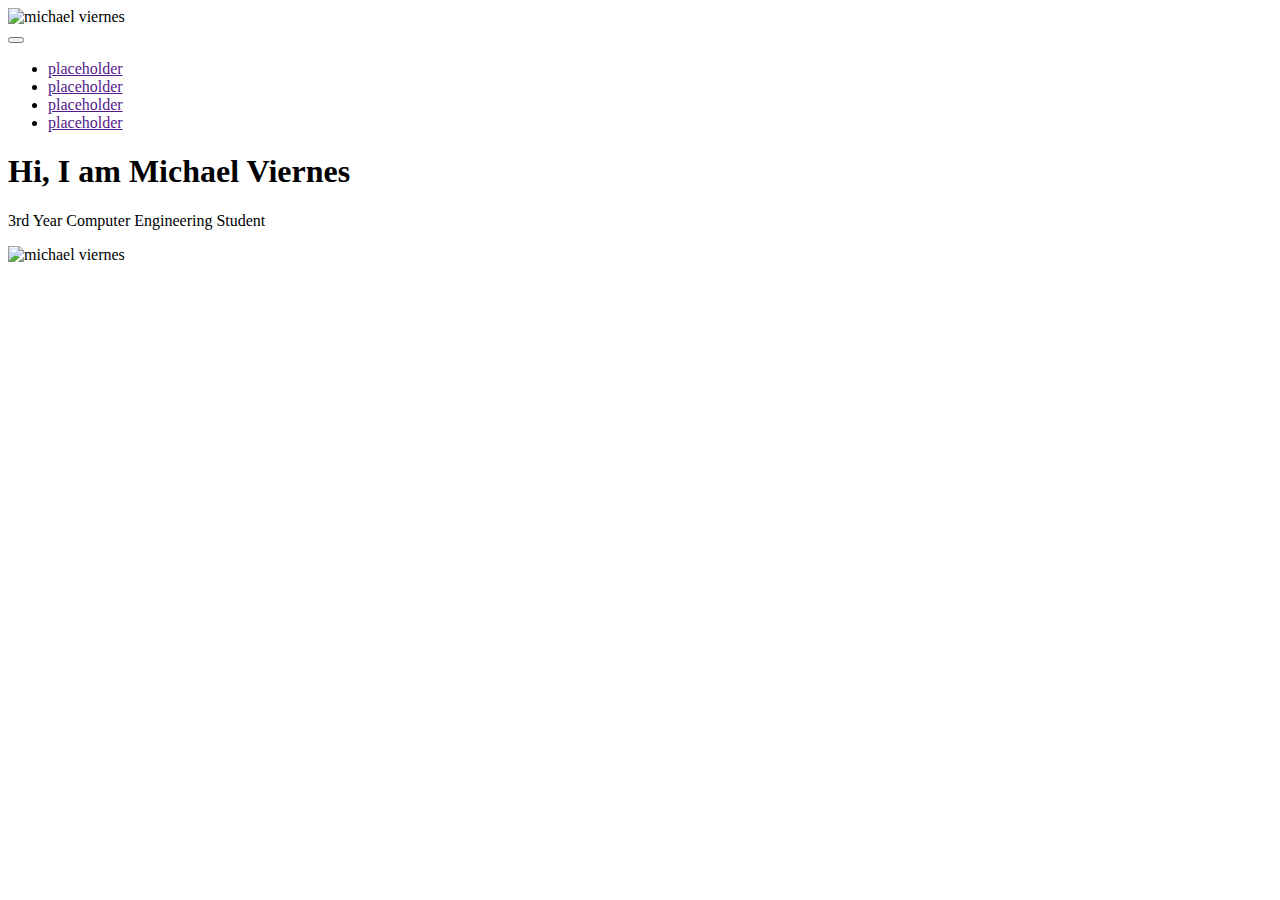
==== index.html @ 4644292c "created a header, starting the intro" ====
<!DOCTYPE html>
<html lang="en">
    <head>
        <meta charset="UTF-8">
        <meta name="viewport" content="width=device-width, initial-scale=1.0">
        <link rel="stylesheet" href="https://cdnjs.cloudflare.com/ajax/libs/normalize/8.0.1/normalize.min.css">
        <link rel="stylesheet" href="https://cdnjs.cloudflare.com/ajax/libs/font-awesome/4.7.0/css/font-awesome.min.css">
        <title>Michael Viernes</title>
    </head>
    <body>
        <header>
            <div class="logo"><img src="img/devmichael.png" alt="michael viernes"></div>
            <button class="nav-toggle" aria-label="toggle navigation">
            <span class="hamburger"></span>
            </button>
            <nav class="nav">
                <ul class="nav__list">
                    <li class="nav__item"><a href="" class="nav__link">placeholder</a></li>
                    <li class="nav__item"><a href="" class="nav__link">placeholder</a></li>
                    <li class="nav__item"><a href="" class="nav__link">placeholder</a></li>
                    <li class="nav__item"><a href="" class="nav__link">placeholder</a></li>
                </ul>
            </nav>
        </header>

        <!-- Introduction -->
        <section class="intro" id="home">
            <h1 class="section__title section--intro">Hi, I am <strong>Michael Viernes</strong></h1>
            <p class="section__subtitle section__subtitle--intro">3rd Year Computer Engineering Student</p>
            <img src="img/dev-michael-01.png" alt="michael viernes">
        </section>


    </body>
</html>
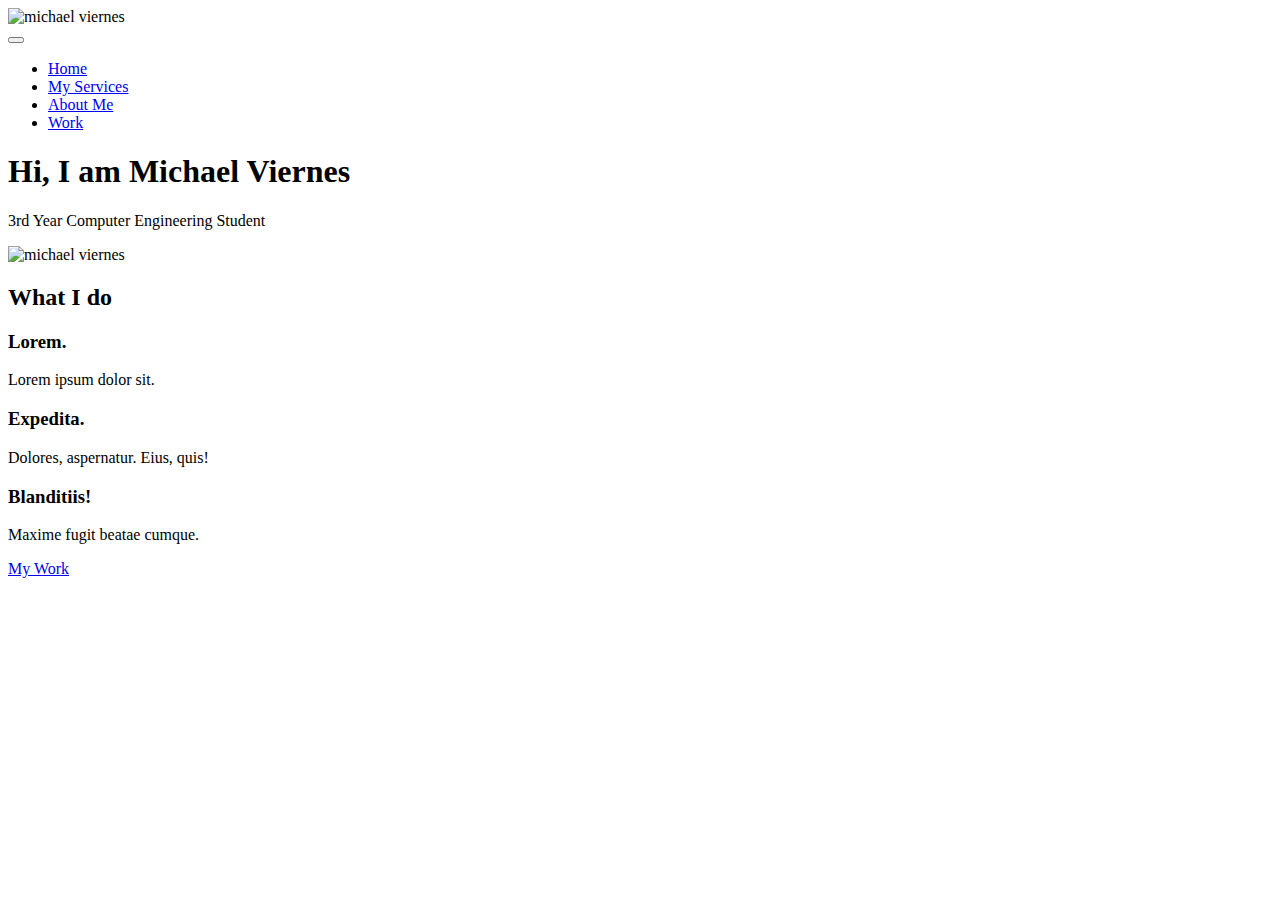
==== commit 28467ef8: "added the section for my services and content of navs" ====
--- a/index.html
+++ b/index.html
@@ -15,10 +15,10 @@
             </button>
             <nav class="nav">
                 <ul class="nav__list">
-                    <li class="nav__item"><a href="" class="nav__link">placeholder</a></li>
-                    <li class="nav__item"><a href="" class="nav__link">placeholder</a></li>
-                    <li class="nav__item"><a href="" class="nav__link">placeholder</a></li>
-                    <li class="nav__item"><a href="" class="nav__link">placeholder</a></li>
+                    <li class="nav__item"><a href="#home" class="nav__link">Home</a></li>
+                    <li class="nav__item"><a href="#services" class="nav__link">My Services</a></li>
+                    <li class="nav__item"><a href="#about" class="nav__link">About Me</a></li>
+                    <li class="nav__item"><a href="#work" class="nav__link">Work</a></li>
                 </ul>
             </nav>
         </header>
@@ -30,6 +30,33 @@
             <img src="img/dev-michael-01.png" alt="michael viernes">
         </section>
 
+        <!-- My services -->
+        <section class="my-services" id="services">
+            <h2 class="section__title section__title-services">What I do</h2>
+            <div class="services">
+                <div class="service">
+                    <h3>Lorem.</h3>
+                    <p>Lorem ipsum dolor sit.</p>
+                </div>
+            </div>
+            <div class="services">
+                <div class="service">
+                    <h3>Expedita.</h3>
+                    <p>Dolores, aspernatur. Eius, quis!</p>
+                </div>
+            </div>
+            <div class="services">
+                <div class="service">
+                    <h3>Blanditiis!</h3>
+                    <p>Maxime fugit beatae cumque.</p>
+                </div>
+            </div>
+        </section>
+
+        <a href="#" class="btn">My Work</a>
+
+
+
 
     </body>
 </html>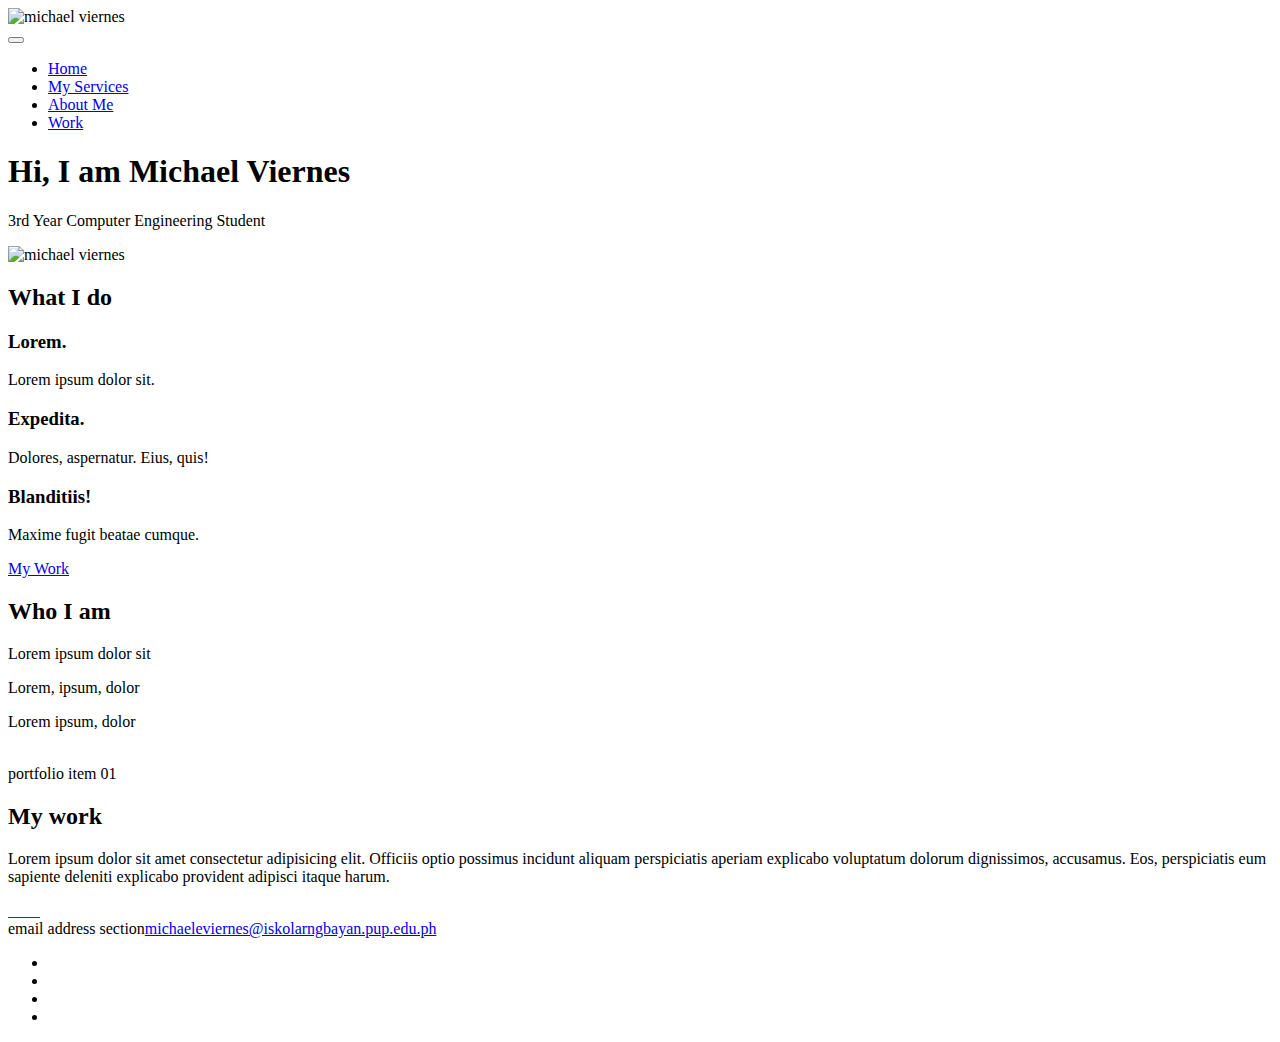
==== commit 82a90d10: "about me, work, and footer sections" ====
--- a/index.html
+++ b/index.html
@@ -22,14 +22,12 @@
                 </ul>
             </nav>
         </header>
-
         <!-- Introduction -->
         <section class="intro" id="home">
             <h1 class="section__title section--intro">Hi, I am <strong>Michael Viernes</strong></h1>
             <p class="section__subtitle section__subtitle--intro">3rd Year Computer Engineering Student</p>
             <img src="img/dev-michael-01.png" alt="michael viernes">
         </section>
-
         <!-- My services -->
         <section class="my-services" id="services">
             <h2 class="section__title section__title-services">What I do</h2>
@@ -51,12 +49,85 @@
                     <p>Maxime fugit beatae cumque.</p>
                 </div>
             </div>
+            
+            <a href="#" class="btn">My Work</a>
+
         </section>
 
-        <a href="#" class="btn">My Work</a>
+        <!-- About me -->
+        <section class="about-me" id="about">
+            <h2 class="section__title section__title--about">Who I am</h2>
+            <p class="section__subtitle section__subtitle--about">Lorem ipsum dolor sit</p>
+            <div class="about-me__body">
+                <p>Lorem, ipsum, dolor</p>
+                <p>Lorem ipsum, dolor</p>
+            </div>
+            <img src="" alt="">
+        </section>
 
+        <!-- my work -->
+        portfolio item 01
+        <section class="my-work" id="work">
+            <h2 class="section__title">My work</h2>
+            <p class="section__subtitle">Lorem ipsum dolor sit amet consectetur adipisicing elit. Officiis optio possimus incidunt aliquam perspiciatis aperiam explicabo voluptatum dolorum dignissimos, accusamus. Eos, perspiciatis eum sapiente deleniti explicabo provident adipisci itaque harum.</p>
+            <div class="portfolio">
+                <!-- portfolio item -->
+                <a href="" class="portfolio__item" id="portfolio__item01">
+                    <img src="" alt="">
+                </a>
 
+                <!-- portfolio item -->
+                <a href="" class="portfolio__item" id="portfolio__item02">
+                    <img src="" alt="">
+                </a>
 
+                <!-- portfolio item -->
+                <a href="" class="portfolio__item" id="portfolio__item03">
+                    <img src="" alt="">
+                </a>
+
+                <!-- portfolio item -->
+                <a href="" class="portfolio__item" id="portfolio__item04">
+                    <img src="" alt="">
+                </a>
+
+                <!-- portfolio item -->
+                <a href="" class="portfolio__item" id="portfolio__item05">
+                    <img src="" alt="">
+                </a>
+
+                <!-- portfolio item -->
+                <a href="" class="portfolio__item" id="portfolio__item06">
+                    <img src="" alt="">
+                </a>
+
+                <!-- portfolio item -->
+                <a href="" class="portfolio__item" id="portfolio__item07">
+                    <img src="" alt="">
+                </a>
+
+                <!-- portfolio item -->
+                <a href="" class="portfolio__item" id="portfolio__item08">
+                    <img src="" alt="">
+                </a>
+
+                <!-- portfolio item -->
+                <a href="" class="portfolio__item" id="portfolio__item09">
+                    <img src="" alt="">
+                </a>
+
+            </div>
+        </section>
+
+        <footer>
+            email address section<a href="mailto:michaeleviernes@iskolarngbayan.pup.edu.ph" class="footer__link">michaeleviernes@iskolarngbayan.pup.edu.ph</a>
+            <ul class="social-list">
+                <li class="social-list__item"><a href="" class="social-list__link"></a></li>
+                <li class="social-list__item"><a href="" class="social-list__link"></a></li>
+                <li class="social-list__item"><a href="" class="social-list__link"></a></li>
+                <li class="social-list__item"><a href="" class="social-list__link"></a></li>
+            </ul>
+        </footer>
 
     </body>
 </html>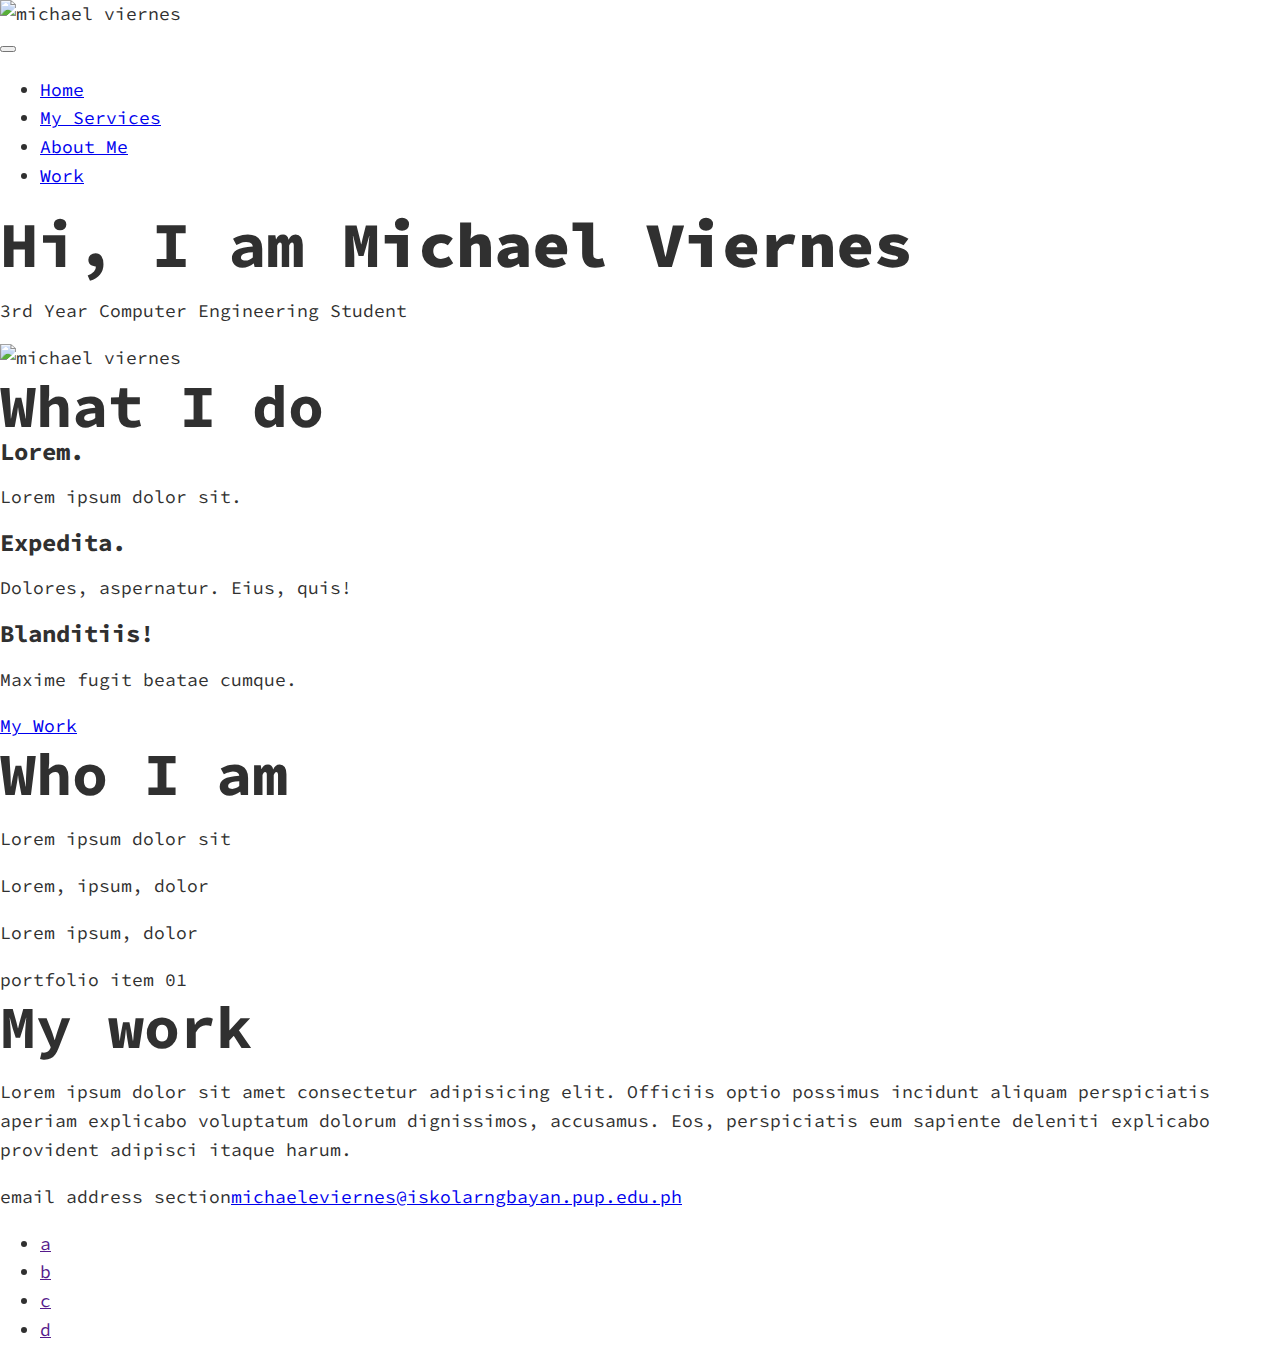
==== commit b890e966: "setting up css properties for typography, vars and general styles" ====
--- a/index.html
+++ b/index.html
@@ -3,8 +3,15 @@
     <head>
         <meta charset="UTF-8">
         <meta name="viewport" content="width=device-width, initial-scale=1.0">
+        <!-- allows compatibility with multiple screen sizes -->
         <link rel="stylesheet" href="https://cdnjs.cloudflare.com/ajax/libs/normalize/8.0.1/normalize.min.css">
+        <!-- awesome fonts -->
         <link rel="stylesheet" href="https://cdnjs.cloudflare.com/ajax/libs/font-awesome/4.7.0/css/font-awesome.min.css">
+        <link rel="stylesheet" href="css/style.css">
+        <!-- source code pro fonts from google -->
+        <link rel="preconnect" href="https://fonts.googleapis.com">
+        <link rel="preconnect" href="https://fonts.gstatic.com" crossorigin>
+        <link href="https://fonts.googleapis.com/css2?family=Source+Code+Pro:ital,wght@0,300;0,900;1,300;1,900&display=swap" rel="stylesheet">
         <title>Michael Viernes</title>
     </head>
     <body>
@@ -51,9 +58,7 @@
             </div>
             
             <a href="#" class="btn">My Work</a>
-
         </section>
-
         <!-- About me -->
         <section class="about-me" id="about">
             <h2 class="section__title section__title--about">Who I am</h2>
@@ -64,7 +69,6 @@
             </div>
             <img src="" alt="">
         </section>
-
         <!-- my work -->
         portfolio item 01
         <section class="my-work" id="work">
@@ -75,59 +79,49 @@
                 <a href="" class="portfolio__item" id="portfolio__item01">
                     <img src="" alt="">
                 </a>
-
                 <!-- portfolio item -->
                 <a href="" class="portfolio__item" id="portfolio__item02">
                     <img src="" alt="">
                 </a>
-
                 <!-- portfolio item -->
                 <a href="" class="portfolio__item" id="portfolio__item03">
                     <img src="" alt="">
                 </a>
-
                 <!-- portfolio item -->
                 <a href="" class="portfolio__item" id="portfolio__item04">
                     <img src="" alt="">
                 </a>
-
                 <!-- portfolio item -->
                 <a href="" class="portfolio__item" id="portfolio__item05">
                     <img src="" alt="">
                 </a>
-
                 <!-- portfolio item -->
                 <a href="" class="portfolio__item" id="portfolio__item06">
                     <img src="" alt="">
                 </a>
-
                 <!-- portfolio item -->
                 <a href="" class="portfolio__item" id="portfolio__item07">
                     <img src="" alt="">
                 </a>
-
                 <!-- portfolio item -->
                 <a href="" class="portfolio__item" id="portfolio__item08">
                     <img src="" alt="">
                 </a>
-
                 <!-- portfolio item -->
                 <a href="" class="portfolio__item" id="portfolio__item09">
                     <img src="" alt="">
                 </a>
-
             </div>
         </section>
-
+        <!-- contact me through socmeds -->
         <footer>
             email address section<a href="mailto:michaeleviernes@iskolarngbayan.pup.edu.ph" class="footer__link">michaeleviernes@iskolarngbayan.pup.edu.ph</a>
             <ul class="social-list">
-                <li class="social-list__item"><a href="" class="social-list__link"></a></li>
-                <li class="social-list__item"><a href="" class="social-list__link"></a></li>
-                <li class="social-list__item"><a href="" class="social-list__link"></a></li>
-                <li class="social-list__item"><a href="" class="social-list__link"></a></li>
+                <li class="social-list__item"><a href="" class="social-list__link">a</a></li>
+                <li class="social-list__item"><a href="" class="social-list__link">b</a></li>
+                <li class="social-list__item"><a href="" class="social-list__link">c</a></li>
+                <li class="social-list__item"><a href="" class="social-list__link">d</a></li>
             </ul>
         </footer>
-
     </body>
 </html>--- a/css/style.css
+++ b/css/style.css
@@ -0,0 +1,60 @@
+*,
+*::before,
+*::after {
+    box-sizing: border-box;
+}
+
+:root {
+    --ff-primary: 'Source Code Pro', sans-serif;
+    --ff-secondary: 'Source Code Pro', monospace;
+
+    --fw-reg: 300;
+    --fw-bold: 900;
+
+    --clr-light: #fff;
+    --clr-dark: #303030;
+    --clr-accent: #16e0bd;
+
+    --fs-h1: 3rem;
+    --fs-h2: 2.25rem;
+    --fs-h3: 1.25rem;
+    --fs-body: 1rem;
+
+}
+
+@media (min-width: 800px) {
+    :root {
+        --fs-h1: 4rem;
+    --fs-h2: 3.75rem;
+    --fs-h3: 1.5rem;
+    --fs-body: 1.125rem;
+    }
+}
+
+/*general styling*/
+
+body {
+    background: var(--clr-light);
+    color: var(--clr-dark);
+    margin: 0;
+    font-family: var(--ff-primary);
+    font-size: var(--fs-body);
+    line-height: 1.6;
+
+}
+
+img {
+    display: block;
+    max-width: 100%;
+}
+
+/*typography*/
+
+h1, h2, h3 {
+    line-height: 1.1;
+    margin: 0;
+}
+
+h1 {font-size: var(--fs-h1);}
+h2 {font-size: var(--fs-h2);}
+h3 {font-size: var(--fs-h3);}
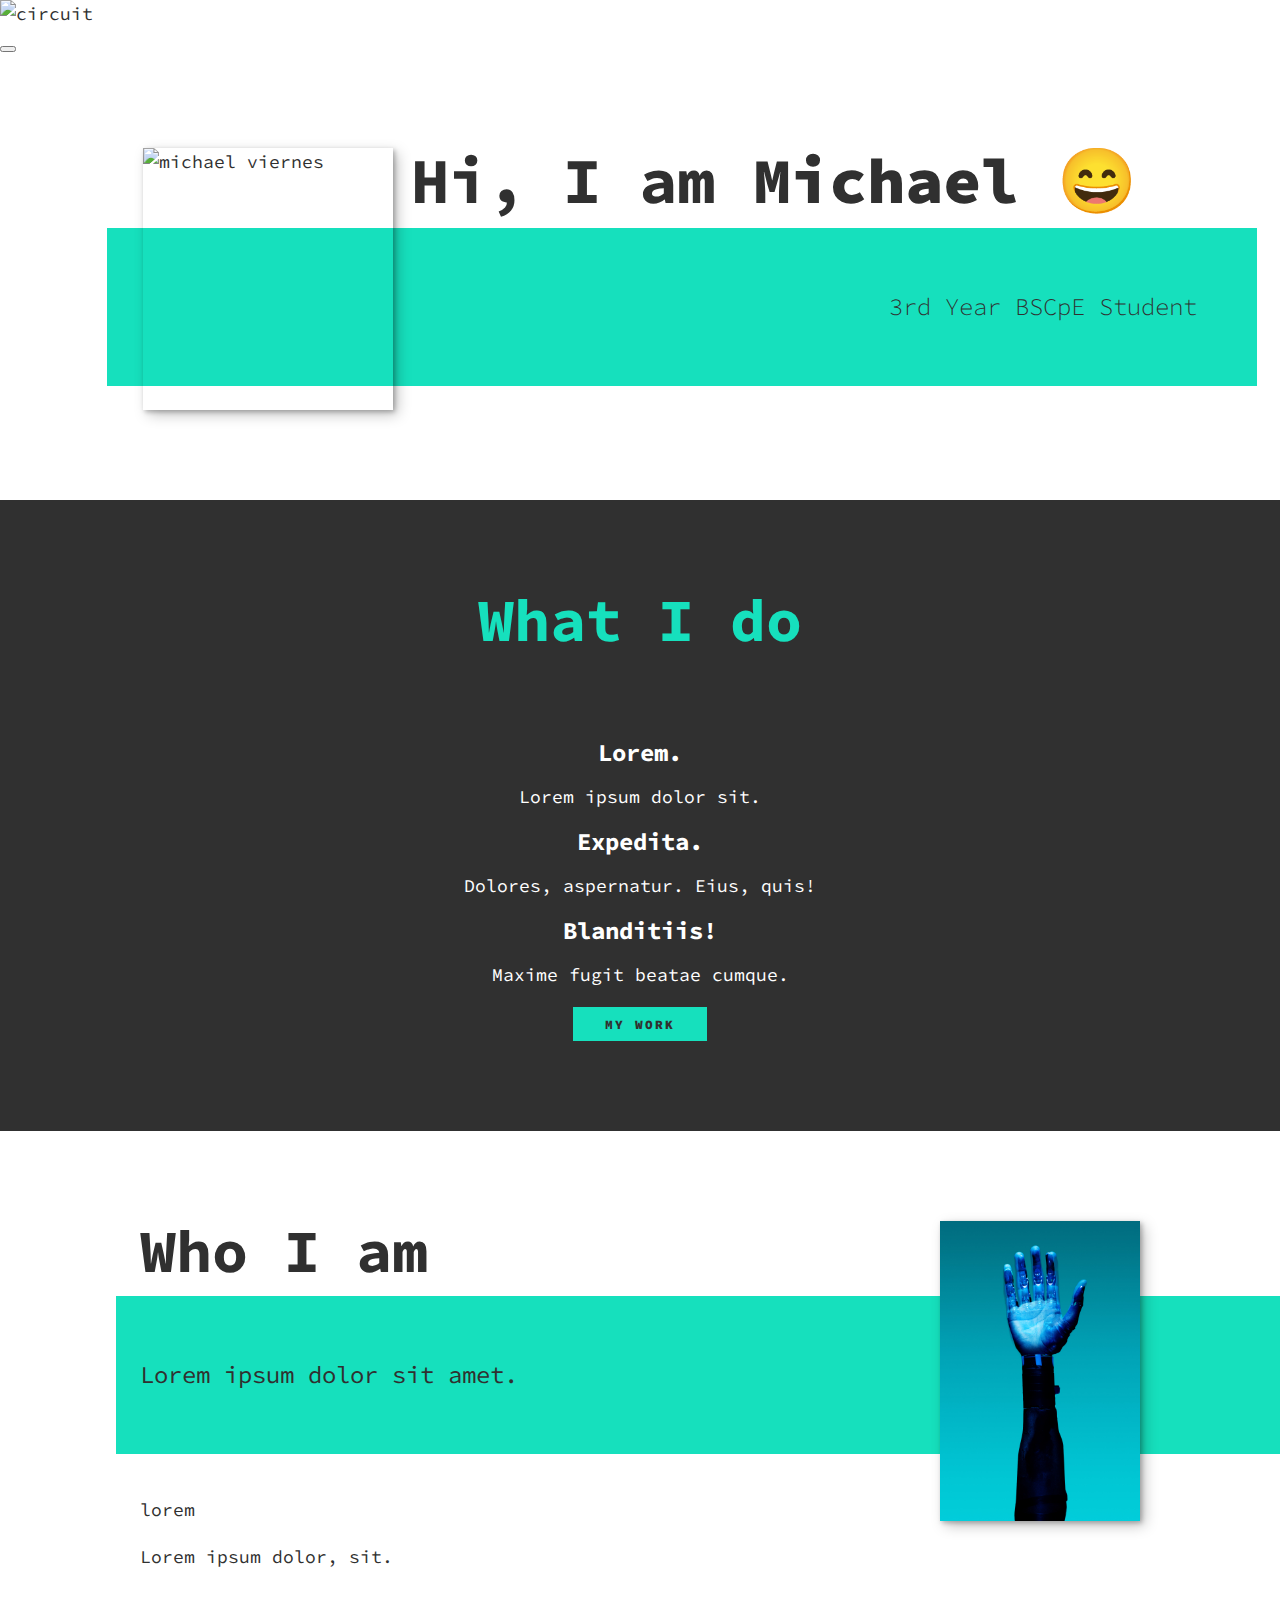
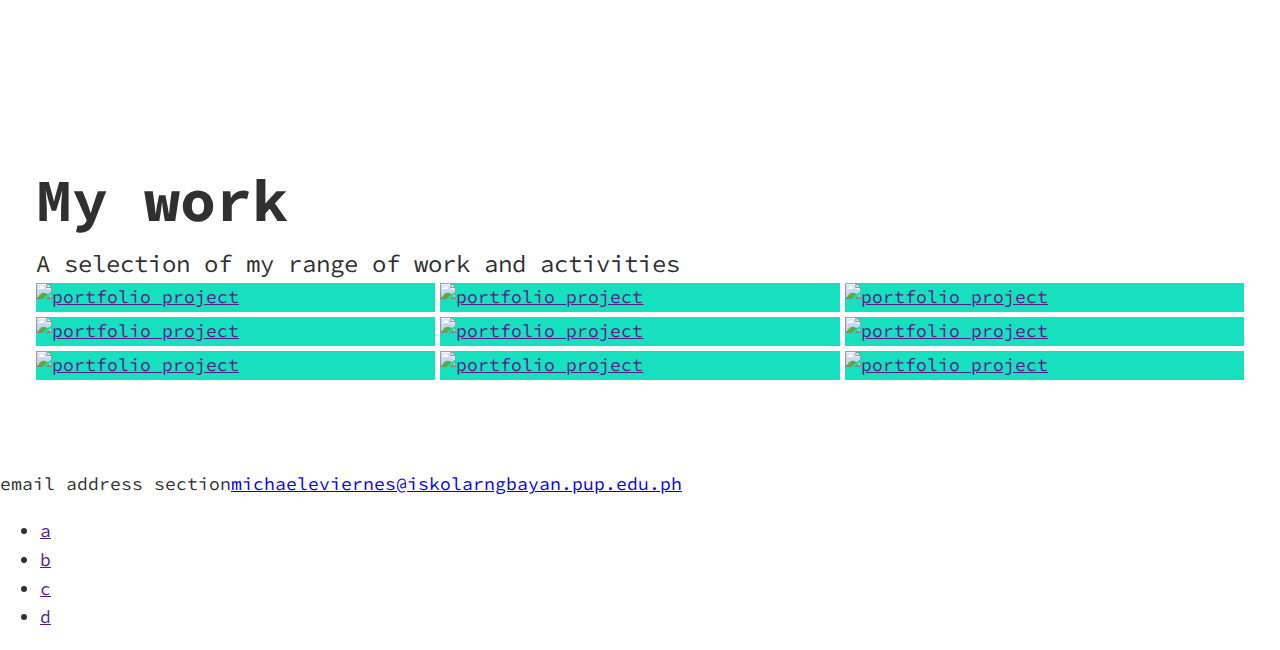
==== commit 47bad016: "designing the images of portfolioi section" ====
--- a/index.html
+++ b/index.html
@@ -16,7 +16,7 @@
     </head>
     <body>
         <header>
-            <div class="logo"><img src="img/devmichael.png" alt="michael viernes"></div>
+            <div class="logo"><img src="img/circuit.jpg" alt="circuit"></div>
             <button class="nav-toggle" aria-label="toggle navigation">
             <span class="hamburger"></span>
             </button>
@@ -31,13 +31,13 @@
         </header>
         <!-- Introduction -->
         <section class="intro" id="home">
-            <h1 class="section__title section--intro">Hi, I am <strong>Michael Viernes</strong></h1>
-            <p class="section__subtitle section__subtitle--intro">3rd Year Computer Engineering Student</p>
-            <img src="img/dev-michael-01.png" alt="michael viernes">
+            <h1 class="section__title section--intro">Hi, I am <strong>Michael 😄</strong></h1>
+            <p class="section__subtitle section__subtitle--intro">3rd Year BSCpE Student</p>
+            <img src="img/viernes.JPG" alt="michael viernes" class="intro__img">
         </section>
         <!-- My services -->
         <section class="my-services" id="services">
-            <h2 class="section__title section__title-services">What I do</h2>
+            <h2 class="section__title section__title--services">What I do</h2>
             <div class="services">
                 <div class="service">
                     <h3>Lorem.</h3>
@@ -62,54 +62,54 @@
         <!-- About me -->
         <section class="about-me" id="about">
             <h2 class="section__title section__title--about">Who I am</h2>
-            <p class="section__subtitle section__subtitle--about">Lorem ipsum dolor sit</p>
+            <p class="section__subtitle section__subtitle--about">Lorem ipsum dolor sit amet.</p>
             <div class="about-me__body">
-                <p>Lorem, ipsum, dolor</p>
-                <p>Lorem ipsum, dolor</p>
+                <p>lorem</p>
+                <p>Lorem ipsum dolor, sit.</p>
             </div>
-            <img src="" alt="">
+            <img src="img/hand.jpg" alt="robotic hand" class="about-me__img">
         </section>
+
         <!-- my work -->
-        portfolio item 01
         <section class="my-work" id="work">
             <h2 class="section__title">My work</h2>
-            <p class="section__subtitle">Lorem ipsum dolor sit amet consectetur adipisicing elit. Officiis optio possimus incidunt aliquam perspiciatis aperiam explicabo voluptatum dolorum dignissimos, accusamus. Eos, perspiciatis eum sapiente deleniti explicabo provident adipisci itaque harum.</p>
+            <p class="section__subtitle">A selection of my range of work and activities</p class="portfolio__img">
             <div class="portfolio">
                 <!-- portfolio item -->
                 <a href="" class="portfolio__item" id="portfolio__item01">
-                    <img src="" alt="">
+                    <img src="img/computer.jpg" alt="portfolio project" class="portfolio__img">
                 </a>
                 <!-- portfolio item -->
                 <a href="" class="portfolio__item" id="portfolio__item02">
-                    <img src="" alt="">
+                    <img src="img/computer.jpg" alt="portfolio project" class="portfolio__img">
                 </a>
                 <!-- portfolio item -->
                 <a href="" class="portfolio__item" id="portfolio__item03">
-                    <img src="" alt="">
+                    <img src="img/computer.jpg" alt="portfolio project" class="portfolio__img">
                 </a>
                 <!-- portfolio item -->
                 <a href="" class="portfolio__item" id="portfolio__item04">
-                    <img src="" alt="">
+                    <img src="img/computer.jpg" alt="portfolio project" class="portfolio__img">
                 </a>
                 <!-- portfolio item -->
                 <a href="" class="portfolio__item" id="portfolio__item05">
-                    <img src="" alt="">
+                    <img src="img/computer.jpg" alt="portfolio project" class="portfolio__img">
                 </a>
                 <!-- portfolio item -->
                 <a href="" class="portfolio__item" id="portfolio__item06">
-                    <img src="" alt="">
+                    <img src="img/computer.jpg" alt="portfolio project" class="portfolio__img">
                 </a>
                 <!-- portfolio item -->
                 <a href="" class="portfolio__item" id="portfolio__item07">
-                    <img src="" alt="">
+                    <img src="img/computer.jpg" alt="portfolio project" class="portfolio__img">
                 </a>
                 <!-- portfolio item -->
                 <a href="" class="portfolio__item" id="portfolio__item08">
-                    <img src="" alt="">
+                    <img src="img/computer.jpg" alt="portfolio project" class="portfolio__img">
                 </a>
                 <!-- portfolio item -->
                 <a href="" class="portfolio__item" id="portfolio__item09">
-                    <img src="" alt="">
+                    <img src="img/computer.jpg" alt="portfolio project">
                 </a>
             </div>
         </section>
--- a/css/style.css
+++ b/css/style.css
@@ -1,60 +1,292 @@
+
 *,
-*::before,
+*: : before,
+
 *::after {
-    box-sizing: border-box;
+    box-sizing : border-box;
 }
 
 :root {
-    --ff-primary: 'Source Code Pro', sans-serif;
-    --ff-secondary: 'Source Code Pro', monospace;
-
-    --fw-reg: 300;
-    --fw-bold: 900;
-
-    --clr-light: #fff;
-    --clr-dark: #303030;
-    --clr-accent: #16e0bd;
-
-    --fs-h1: 3rem;
-    --fs-h2: 2.25rem;
-    --fs-h3: 1.25rem;
-    --fs-body: 1rem;
-
+    --ff-primary   : 'Source Code Pro', sans-serif;
+    --ff-secondary : 'Source Code Pro', monospace;
+    --fw-reg       : 300;
+    --fw-bold      : 900;
+    --clr-light    : #fff;
+    --clr-dark     : #303030;
+    --clr-accent   : #16e0bd;
+    --fs-h1        : 3rem;
+    --fs-h2        : 2.25rem;
+    --fs-h3        : 1.25rem;
+    --fs-body      : 1rem;
+
+    --bs: 0.25em 0.25em 0.75em rgba(0,0,0,0.25),
+    0.125em 0.125em 0.25em rgba(0,0,0,0.25);
 }
 
 @media (min-width: 800px) {
     :root {
-        --fs-h1: 4rem;
-    --fs-h2: 3.75rem;
-    --fs-h3: 1.5rem;
-    --fs-body: 1.125rem;
+        --fs-h1   : 4rem;
+        --fs-h2   : 3.75rem;
+        --fs-h3   : 1.5rem;
+        --fs-body : 1.125rem;
     }
 }
 
 /*general styling*/
-
 body {
-    background: var(--clr-light);
+    margin      : 0;
+
+    background  : var(--clr-light);
+    font-family : var(--ff-primary);
+    font-size   : var(--fs-body);
+    color       : var(--clr-dark);
+    line-height : 1.6;
+}
+
+section {
+    padding: 5em 2em;
+}
+
+img {
+    display   : block;
+    max-width : 100%;
+}
+
+strong {
+    font-weight: var(--fw-bold);
+}
+
+:focus {
+    outline: 3px solid var(--clr-accent);
+    outline-offset: 3px;
+}
+
+.btn {
+    display: inline-block;
+    padding: 0.5em 2.5em;
+    background: var(--clr-accent);
     color: var(--clr-dark);
-    margin: 0;
-    font-family: var(--ff-primary);
-    font-size: var(--fs-body);
-    line-height: 1.6;
-
-}
-
-img {
+    text-decoration: none;
+    cursor: pointer;
+    font-size: 0.8rem;
+    text-transform: uppercase;
+    letter-spacing: 2px;
+    font-weight: var(--fw-bold);
+    transition: transform 200ms ease-in-out;
+}
+
+.btn:hover {
+    transform: scale(1.2);
+}
+
+/*typography*/
+
+h1, h2, h3 {
+    margin      : 0;
+    line-height : 1;
+}
+
+h1 {font-size: var(--fs-h1);}
+
+h2 {font-size: var(--fs-h2);}
+
+h3 {font-size: var(--fs-h3);}
+
+.section__title {
+    margin-bottom : .25em;
+}
+
+.section__subtitle--intro {
+    font-weight: var(--fw-reg);
+}
+
+.section__subtitle--intro strong {
     display: block;
-    max-width: 100%;
-}
-
-/*typography*/
-
-h1, h2, h3 {
-    line-height: 1.1;
-    margin: 0;
-}
-
-h1 {font-size: var(--fs-h1);}
-h2 {font-size: var(--fs-h2);}
-h3 {font-size: var(--fs-h3);}
+}
+
+.section__subtitle {
+    margin    : 0;
+    font-size : var(--fs-h3);
+}
+
+.section__subtitle--intro, .section__subtitle--about {
+    background  : var(--clr-accent);
+    padding: 2.5em;
+    font-family : var(--ff-secondary);
+    margin-bottom: 1em;
+}
+
+/*intro section*/
+
+nav {
+    display: none;
+}
+
+.intro {
+    position: relative;
+}
+
+.intro__img {
+    box-shadow: var(--bs);
+}
+
+.section__subtitle--intro {
+    display: inline-block;
+}
+
+@media (min-width: 600px) {
+    .intro {
+        display: grid;
+        width: min-content;
+        margin: 0 auto;
+        grid-column-gap: 1em;
+        grid-template-areas: 
+        "img title"
+        "img subtitle";
+        grid-template-columns: min-content max-content;
+    }
+
+    .intro__img {
+        grid-area: img;
+        min-width: 250px;
+        position: relative;
+        z-index: 2;
+    }
+
+    .section__subtitle--intro {
+        align-self: start;
+        grid-column: -1 / 1;
+        grid-row: 2;
+        text-align: right;
+        position: relative;
+        left: -1.5em;
+        width: calc(100% + 1.5em);
+    }
+}
+
+.section__subtitle--work {
+    color: var(--clr-accent);
+    font-weight: var(--fw-bold);
+    margin-bottom: 1em;
+}
+
+/*my services section*/
+
+.my-services {
+    background-color: var(--clr-dark);
+    background-image: url("../img/world-network.jpg");
+    background-size: cover;
+/*    background-blend-mode: multiply;*/
+    color: var(--clr-light);
+    text-align: center;
+}
+
+.section__title--services {
+    color: var(--clr-accent);
+    position: relative;
+}
+
+.section__title--services::after {
+    content: "";
+    display: block;
+    width: 3em;
+    height: 1px;
+    margin: 0.5em auto 1em;
+    bottom: var(--clr-light);
+    opacity: .25;
+}
+
+
+.services {
+    margin-bottom: 4em;
+}
+
+.service {
+    max-width: 500px;
+    margin: 0 auto;
+}
+
+@media (min-width: 800px) {
+    .services {
+        display: flex;
+        max-width: 1000px;
+        margin: 0 auto;
+        margin-left: auto;
+        margin-right: auto;
+    }
+
+    .service + .service {
+        margin-left: 2em;
+    }
+}
+
+.about-me {
+    max-width: 1000px;
+    margin: 0 auto;
+}
+
+.about-me__img {
+    box-shadow: var(--bs);
+}
+
+@media (min-width: 600px) {
+    .about-me {
+        display: grid;
+        grid-template-columns: 1fr 200px;
+        grid-template-areas:
+        "title img"
+        "subtitle img"
+        "text img";
+        grid-column-gap: 2em;
+    }
+
+    .section__title--about, {
+        grid-area: title;
+    }
+
+    .section__subtitle--about {
+        grid-column: 1 / -1;
+        grid-row: 2;
+        position: relative;
+        left: -1em;
+        width: calc(100% + 2em);
+        padding-left: 1em;
+        padding-right: calc(200px + 4em);
+    }
+
+    .about-me__img {
+        grid-area: img;
+        position: relative;
+        z-index: 2;
+    }
+
+}
+
+.portfolio {
+    display: grid;
+    grid-template-columns: repeat(auto-fit, minmax(300px, 1fr));
+    grid-gap: .3em .3em;
+
+}
+
+.portfolio__item {
+    background: var(--clr-accent);
+}
+
+.portfolio__img {
+    transition: transform 750ms cubic-bezier(.5,0,.5,1),
+        opacity 250ms linear;
+}
+
+
+.portfolio__item:focus {
+    position: relative;
+    z-index: 2;
+}
+
+.portfolio__img:hover,
+.portfolio__item:focus .portfolio__img {
+    transform: scale(1.2);
+    opacity: .75;
+
+}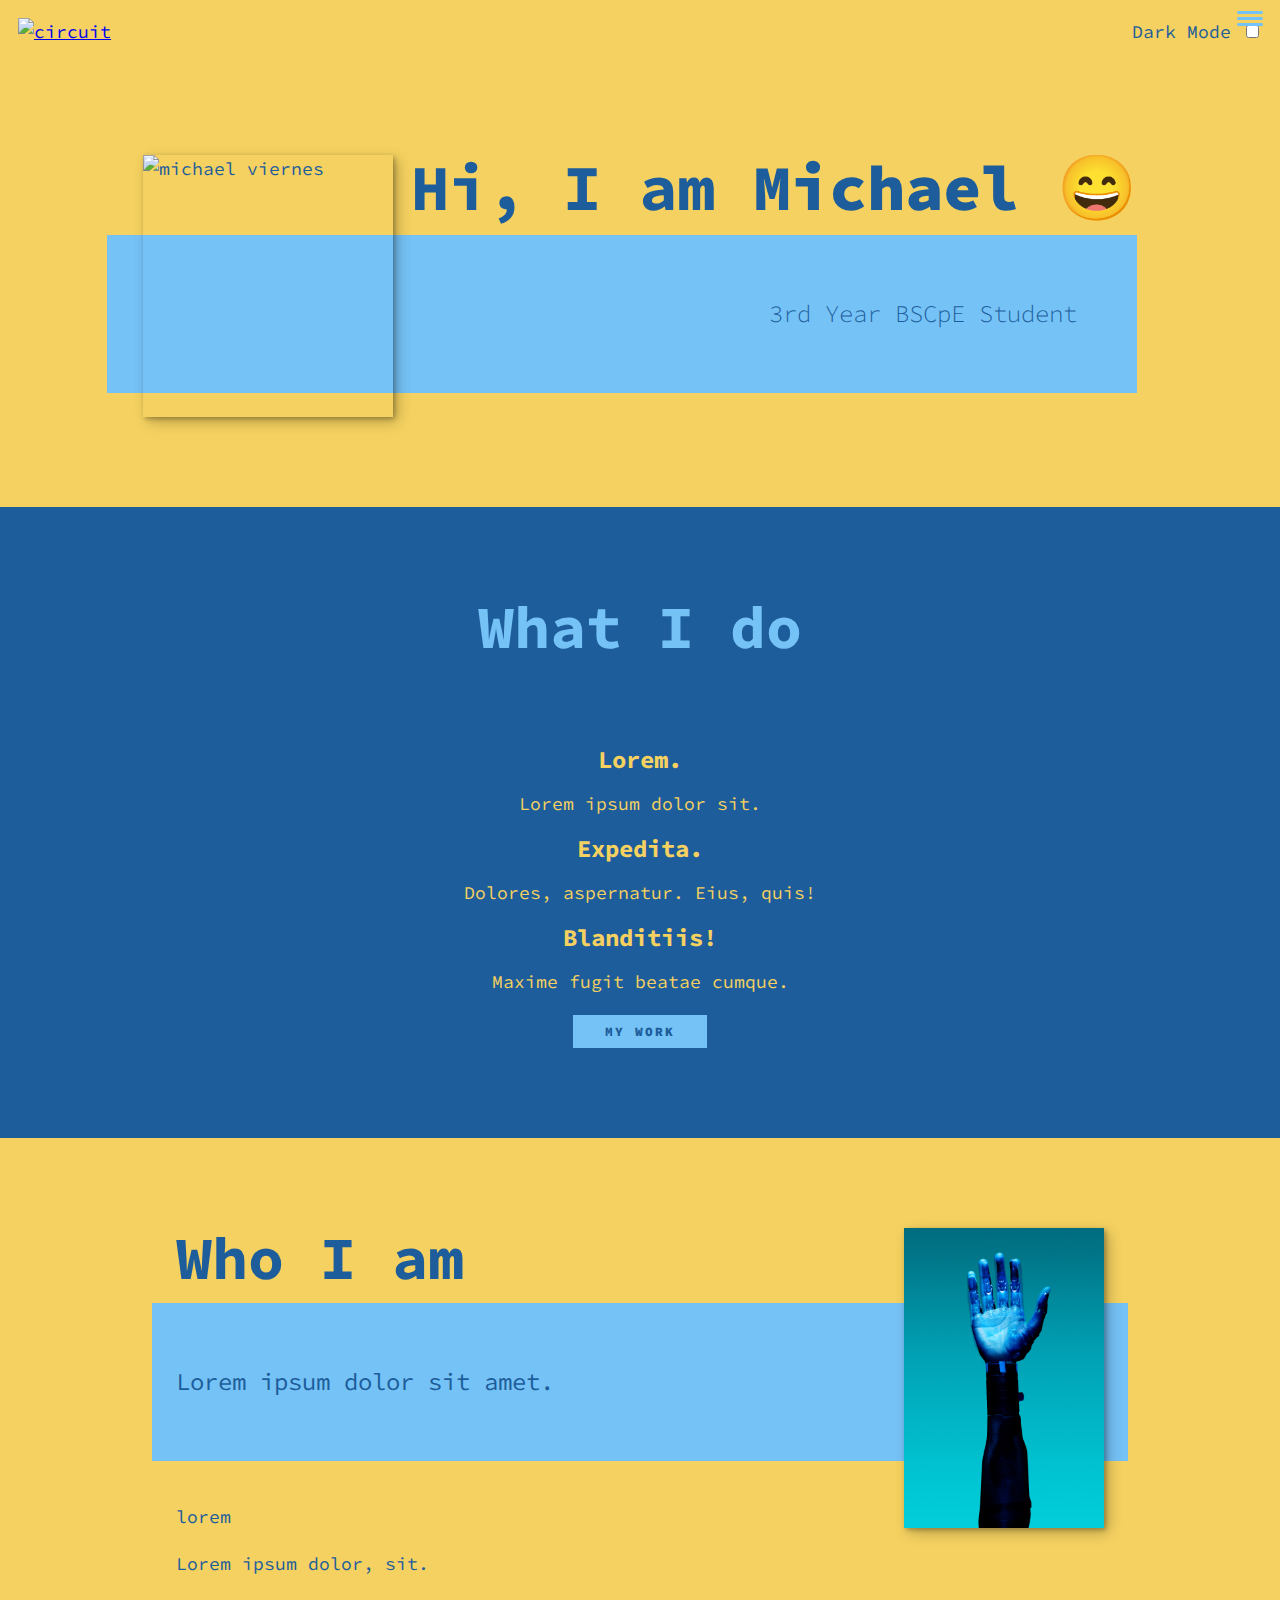
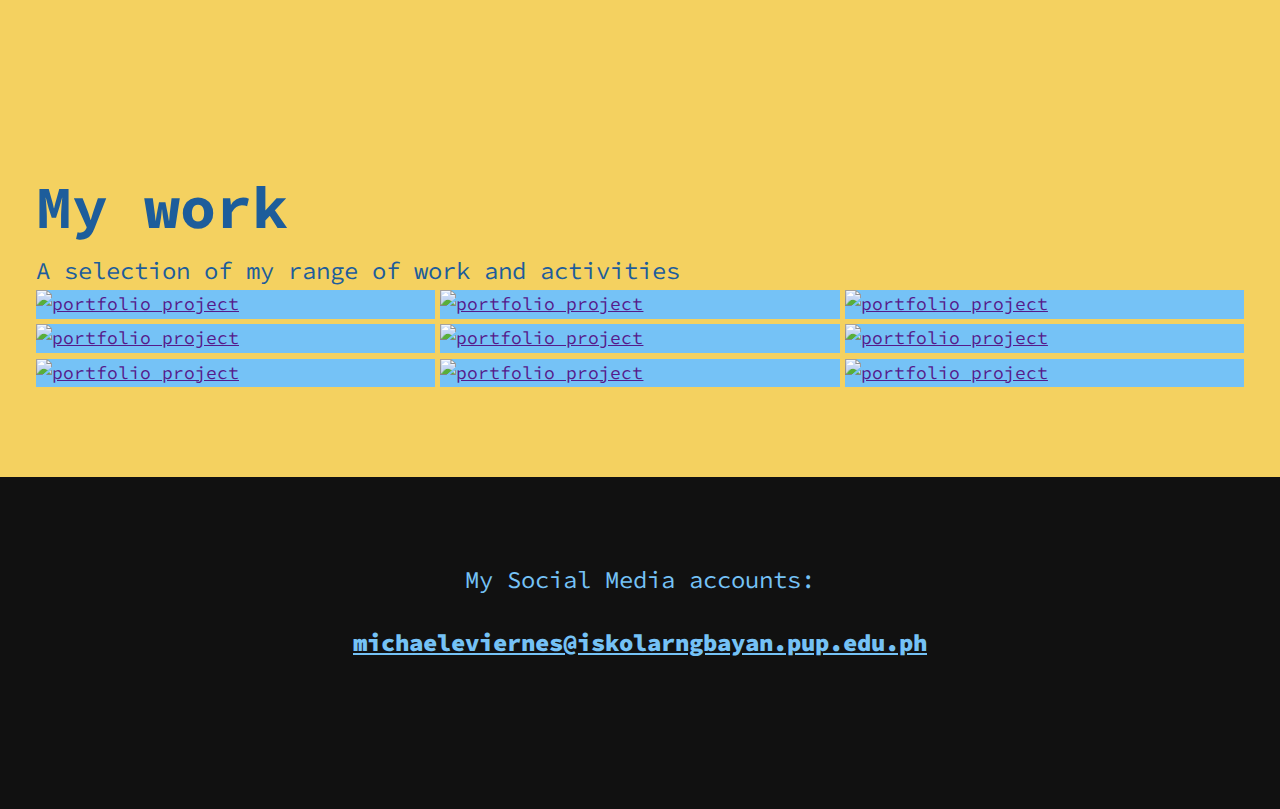
==== commit af62e03d: "completed the template for my portfolio items" ====
--- a/index.html
+++ b/index.html
@@ -6,28 +6,43 @@
         <!-- allows compatibility with multiple screen sizes -->
         <link rel="stylesheet" href="https://cdnjs.cloudflare.com/ajax/libs/normalize/8.0.1/normalize.min.css">
         <!-- awesome fonts -->
-        <link rel="stylesheet" href="https://cdnjs.cloudflare.com/ajax/libs/font-awesome/4.7.0/css/font-awesome.min.css">
+        <meta name="referrer" content="strict-origin" />
+        <!-- Pro CDN references and other meta, styling, and scripty bits -->
+        <link rel="stylesheet" href="assets/font-awesome/css/all.css">
         <link rel="stylesheet" href="css/style.css">
         <!-- source code pro fonts from google -->
         <link rel="preconnect" href="https://fonts.googleapis.com">
         <link rel="preconnect" href="https://fonts.gstatic.com" crossorigin>
         <link href="https://fonts.googleapis.com/css2?family=Source+Code+Pro:ital,wght@0,300;0,900;1,300;1,900&display=swap" rel="stylesheet">
+        <!-- webpage tab icon-->
+        <link rel="icon" type="image/x-icon" href="img/user-circle-solid.svg">
         <title>Michael Viernes</title>
     </head>
     <body>
         <header>
-            <div class="logo"><img src="img/circuit.jpg" alt="circuit"></div>
+            <div class="logo">
+                <a href="index.html">
+                    <img src="img/circuit.jpg" alt="circuit">
+                </a>
+            </div>
+
+
+
             <button class="nav-toggle" aria-label="toggle navigation">
             <span class="hamburger"></span>
             </button>
             <nav class="nav">
                 <ul class="nav__list">
-                    <li class="nav__item"><a href="#home" class="nav__link">Home</a></li>
+                    <li class="nav__item"><a href="index.html" class="nav__link">Home</a></li>
                     <li class="nav__item"><a href="#services" class="nav__link">My Services</a></li>
                     <li class="nav__item"><a href="#about" class="nav__link">About Me</a></li>
                     <li class="nav__item"><a href="#work" class="nav__link">Work</a></li>
                 </ul>
             </nav>
+            <label class="switch">Dark Mode
+  <input type="checkbox">
+  <span class="slider"></span>
+</label>
         </header>
         <!-- Introduction -->
         <section class="intro" id="home">
@@ -35,6 +50,7 @@
             <p class="section__subtitle section__subtitle--intro">3rd Year BSCpE Student</p>
             <img src="img/viernes.JPG" alt="michael viernes" class="intro__img">
         </section>
+        <!-- end introduction -->
         <!-- My services -->
         <section class="my-services" id="services">
             <h2 class="section__title section__title--services">What I do</h2>
@@ -59,6 +75,7 @@
             
             <a href="#" class="btn">My Work</a>
         </section>
+        <!-- end my services -->
         <!-- About me -->
         <section class="about-me" id="about">
             <h2 class="section__title section__title--about">Who I am</h2>
@@ -69,59 +86,77 @@
             </div>
             <img src="img/hand.jpg" alt="robotic hand" class="about-me__img">
         </section>
-
+        <!-- end about me -->
         <!-- my work -->
         <section class="my-work" id="work">
             <h2 class="section__title">My work</h2>
-            <p class="section__subtitle">A selection of my range of work and activities</p class="portfolio__img">
-            <div class="portfolio">
-                <!-- portfolio item -->
-                <a href="" class="portfolio__item" id="portfolio__item01">
-                    <img src="img/computer.jpg" alt="portfolio project" class="portfolio__img">
+        <p class="section__subtitle">A selection of my range of work and activities</p class="portfolio__img">
+        <div class="portfolio">
+            <!-- portfolio item -->
+            <a href="" class="portfolio__item" id="portfolio__item01">
+                <img src="img/computer.jpg" alt="portfolio project" class="portfolio__img">
+            </a>
+            <!-- portfolio item -->
+            <a href="" class="portfolio__item" id="portfolio__item02">
+                <img src="img/computer.jpg" alt="portfolio project" class="portfolio__img">
+            </a>
+            <!-- portfolio item -->
+            <a href="" class="portfolio__item" id="portfolio__item03">
+                <img src="img/computer.jpg" alt="portfolio project" class="portfolio__img">
+            </a>
+            <!-- portfolio item -->
+            <a href="" class="portfolio__item" id="portfolio__item04">
+                <img src="img/computer.jpg" alt="portfolio project" class="portfolio__img">
+            </a>
+            <!-- portfolio item -->
+            <a href="" class="portfolio__item" id="portfolio__item05">
+                <img src="img/computer.jpg" alt="portfolio project" class="portfolio__img">
+            </a>
+            <!-- portfolio item -->
+            <a href="" class="portfolio__item" id="portfolio__item06">
+                <img src="img/computer.jpg" alt="portfolio project" class="portfolio__img">
+            </a>
+            <!-- portfolio item -->
+            <a href="" class="portfolio__item" id="portfolio__item07">
+                <img src="img/computer.jpg" alt="portfolio project" class="portfolio__img">
+            </a>
+            <!-- portfolio item -->
+            <a href="" class="portfolio__item" id="portfolio__item08">
+                <img src="img/computer.jpg" alt="portfolio project" class="portfolio__img">
+            </a>
+            <!-- portfolio item -->
+            <a href="" class="portfolio__item" id="portfolio__item09">
+                <img src="img/computer.jpg" alt="portfolio project">
+            </a>
+        </div>
+    </section>
+    <!-- end my work -->
+    <!-- contact me through socmeds -->
+    <footer class="footer">
+        <p>My Social Media accounts:</p>
+        <a href="mailto:michaeleviernes@iskolarngbayan.pup.edu.ph" class="footer__link">michaeleviernes@iskolarngbayan.pup.edu.ph</a>
+        <ul class="social-list">
+            <li class="social-list__item">
+                <a href="https://github.com/MichaelViernes271" class="social-list__link">
+                <i class="fab fa-github"></i></a>
+            </li>
+            <li class="social-list__item">
+                <a href="https://www.facebook.com/michaelviernes271/" class="social-list__link">
+                    <i class="fab fa-facebook-square"></i>
                 </a>
-                <!-- portfolio item -->
-                <a href="" class="portfolio__item" id="portfolio__item02">
-                    <img src="img/computer.jpg" alt="portfolio project" class="portfolio__img">
+            </li>
+            <li class="social-list__item">
+                <a href="https://www.linkedin.com/in/michael-v-ba9471220/" class="social-list__link">
+                    <i class="fab fa-linkedin"></i>
                 </a>
-                <!-- portfolio item -->
-                <a href="" class="portfolio__item" id="portfolio__item03">
-                    <img src="img/computer.jpg" alt="portfolio project" class="portfolio__img">
+            </li>
+            <li class="social-list__item">
+                <a href="https://www.youtube.com/@michaelviernes/videos" class="social-list__link">
+                    <i class="fab fa-youtube"></i>
                 </a>
-                <!-- portfolio item -->
-                <a href="" class="portfolio__item" id="portfolio__item04">
-                    <img src="img/computer.jpg" alt="portfolio project" class="portfolio__img">
-                </a>
-                <!-- portfolio item -->
-                <a href="" class="portfolio__item" id="portfolio__item05">
-                    <img src="img/computer.jpg" alt="portfolio project" class="portfolio__img">
-                </a>
-                <!-- portfolio item -->
-                <a href="" class="portfolio__item" id="portfolio__item06">
-                    <img src="img/computer.jpg" alt="portfolio project" class="portfolio__img">
-                </a>
-                <!-- portfolio item -->
-                <a href="" class="portfolio__item" id="portfolio__item07">
-                    <img src="img/computer.jpg" alt="portfolio project" class="portfolio__img">
-                </a>
-                <!-- portfolio item -->
-                <a href="" class="portfolio__item" id="portfolio__item08">
-                    <img src="img/computer.jpg" alt="portfolio project" class="portfolio__img">
-                </a>
-                <!-- portfolio item -->
-                <a href="" class="portfolio__item" id="portfolio__item09">
-                    <img src="img/computer.jpg" alt="portfolio project">
-                </a>
-            </div>
-        </section>
-        <!-- contact me through socmeds -->
-        <footer>
-            email address section<a href="mailto:michaeleviernes@iskolarngbayan.pup.edu.ph" class="footer__link">michaeleviernes@iskolarngbayan.pup.edu.ph</a>
-            <ul class="social-list">
-                <li class="social-list__item"><a href="" class="social-list__link">a</a></li>
-                <li class="social-list__item"><a href="" class="social-list__link">b</a></li>
-                <li class="social-list__item"><a href="" class="social-list__link">c</a></li>
-                <li class="social-list__item"><a href="" class="social-list__link">d</a></li>
-            </ul>
-        </footer>
-    </body>
+            </li>
+        </ul>
+    </footer>
+    <script type="text/javascript" src="./js/index.js"></script>
+</body>
 </html>--- a/css/style.css
+++ b/css/style.css
@@ -1,46 +1,44 @@
-
-*,
-*: : before,
-
-*::after {
-    box-sizing : border-box;
+*, *::before, *::after {
+    box-sizing: border-box;
 }
 
 :root {
-    --ff-primary   : 'Source Code Pro', sans-serif;
-    --ff-secondary : 'Source Code Pro', monospace;
-    --fw-reg       : 300;
-    --fw-bold      : 900;
-    --clr-light    : #fff;
-    --clr-dark     : #303030;
-    --clr-accent   : #16e0bd;
-    --fs-h1        : 3rem;
-    --fs-h2        : 2.25rem;
-    --fs-h3        : 1.25rem;
-    --fs-body      : 1rem;
-
-    --bs: 0.25em 0.25em 0.75em rgba(0,0,0,0.25),
-    0.125em 0.125em 0.25em rgba(0,0,0,0.25);
-}
-
-@media (min-width: 800px) {
+    --ff-primary: 'Source Code Pro', sans-serif;
+    --ff-secondary: 'Source Code Pro', monospace;
+    --fw-reg: 300;
+    --fw-bold: 900;
+    --clr-light: #F4D160;
+    --clr-dark: #1D5D9B;
+    --clr-accent: #75C2F6;
+    --fs-h1:3rem;
+    --fs-h2:2.25rem;
+    --fs-h3:1.25rem;
+    --fs-body: 1rem;
+    --bs: 0.25em 0.25em 0.75em rgba(0, 0, 0, 0.25), 0.125em 0.125em 0.25em rgba(0, 0, 0, 0.25);
+}
+
+@media (min-width:800px) {
     :root {
-        --fs-h1   : 4rem;
-        --fs-h2   : 3.75rem;
-        --fs-h3   : 1.5rem;
-        --fs-body : 1.125rem;
-    }
+        --fs-h1:4rem;
+        --fs-h2:3.75rem;
+        --fs-h3:1.5rem;
+        --fs-body: 1.125rem;
+    }
+
+}
+
+html {
+    scroll-behavior: smooth;
 }
 
 /*general styling*/
 body {
-    margin      : 0;
-
-    background  : var(--clr-light);
-    font-family : var(--ff-primary);
-    font-size   : var(--fs-body);
-    color       : var(--clr-dark);
-    line-height : 1.6;
+    margin: 0;
+    background: var(--clr-light);
+    font-family: var(--ff-primary);
+    font-size: var(--fs-body);
+    color: var(--clr-dark);
+    line-height: 1.6;
 }
 
 section {
@@ -48,8 +46,8 @@
 }
 
 img {
-    display   : block;
-    max-width : 100%;
+    display: block;
+    max-width: 100%;
 }
 
 strong {
@@ -80,48 +78,159 @@
 }
 
 /*typography*/
-
 h1, h2, h3 {
-    margin      : 0;
-    line-height : 1;
-}
-
-h1 {font-size: var(--fs-h1);}
-
-h2 {font-size: var(--fs-h2);}
-
-h3 {font-size: var(--fs-h3);}
+    margin: 0;
+    line-height: 1;
+}
+
+h1 {
+    font-size: var(--fs-h1);
+}
+
+h2 {
+    font-size: var(--fs-h2);
+}
+
+h3 {
+    font-size: var(--fs-h3);
+}
 
 .section__title {
-    margin-bottom : .25em;
+    margin-bottom: .25em;
 }
 
 .section__subtitle--intro {
     font-weight: var(--fw-reg);
+    font-family: var(--ff-secondary);
 }
 
 .section__subtitle--intro strong {
     display: block;
+
 }
 
 .section__subtitle {
-    margin    : 0;
-    font-size : var(--fs-h3);
+    margin: 0;
+    font-size: var(--fs-h3);
+        font-family: var(--ff-secondary);
+    font-family: var(--ff-secondary);
 }
 
 .section__subtitle--intro, .section__subtitle--about {
-    background  : var(--clr-accent);
+    background: var(--clr-accent);
     padding: 2.5em;
-    font-family : var(--ff-secondary);
+    font-family: var(--ff-secondary);
     margin-bottom: 1em;
 }
 
+/*header*/
+header {
+    display: flex;
+    justify-content: space-between;
+    padding: 1em;
+}
+
+.logo {
+    max-width: 100px;
+}
+
+.nav {
+    position: fixed;
+    background: var(--clr-dark);
+    color: var(--clr-accent);
+    top: 0;
+    bottom: 0;
+    left: 0;
+    right: 0;
+    z-index: 100;
+    transform: translate(100%);
+    transition: transform 250ms cubic-bezier(.5, 0, .5, 1);
+}
+
+.nav__list {
+    list-style: noe;
+    display: flex;
+    height: 100%;
+    flex-direction: column;
+    justify-content: space-evenly;
+    align-items: flex-start;
+    margin: 0;
+padding: 0;}
+
+.nav__link {
+    color: inherit;
+    font-weight: var(--fw-bold);
+    font-size: var(--fs-h3);
+    text-decoration: none;
+}
+
+.nav__link:hover, .nav__link:focus {
+    color: var(--clr-light);    
+}
+
+.nav__item {
+    display: block;
+    padding-left: 5%;
+}
+
+.nav-toggle {
+    padding: 0.25em;
+    background: transparent;
+    border: 0;
+    cursor: pointer;
+    position: absolute;
+    right: 1em;
+    top: 1em;
+    z-index: 1000;
+}
+
+.nav-open .nav {
+    transform: translateX(50%);
+}
+
+.nav-open .nav-toggle {
+    position: fixed;
+}
+
+.nav-open .hamburger {
+    transform: rotate(.625turn);
+}
+.nav-open .hamburger::before {
+    transform: rotate(90deg) translate(-6px);
+}
+
+.nav-open .hamburger::after {
+opacity: 0;}
+
+.hamburger {
+    display: block;
+    position: relative;
+}
+
+.hamburger, .hamburger::before, .hamburger::after {
+    background: var(--clr-accent);
+    width: 2em;
+    height: 3px;
+    border-radius: 1em;
+    transition: transform 750ms ease-in-out;
+}
+
+.hamburger::before, .hamburger::after {
+    content: '';
+    position: absolute;
+    left: 0;
+    right: 0;
+}
+
+.hamburger::before {
+    top: 6px;
+}
+
+.hamburger::after {
+    bottom: 6px;
+}
+
 /*intro section*/
-
-nav {
-    display: none;
-}
-
 .intro {
     position: relative;
 }
@@ -134,14 +243,13 @@
     display: inline-block;
 }
 
-@media (min-width: 600px) {
+@media (min-width:600px) {
     .intro {
         display: grid;
         width: min-content;
         margin: 0 auto;
         grid-column-gap: 1em;
-        grid-template-areas: 
-        "img title"
+        grid-template-areas: "img title"
         "img subtitle";
         grid-template-columns: min-content max-content;
     }
@@ -162,6 +270,7 @@
         left: -1.5em;
         width: calc(100% + 1.5em);
     }
+
 }
 
 .section__subtitle--work {
@@ -171,12 +280,10 @@
 }
 
 /*my services section*/
-
 .my-services {
     background-color: var(--clr-dark);
     background-image: url("../img/world-network.jpg");
-    background-size: cover;
-/*    background-blend-mode: multiply;*/
+    background-size: cover;/*    background-blend-mode: multiply;*/
     color: var(--clr-light);
     text-align: center;
 }
@@ -196,7 +303,6 @@
     opacity: .25;
 }
 
-
 .services {
     margin-bottom: 4em;
 }
@@ -206,7 +312,7 @@
     margin: 0 auto;
 }
 
-@media (min-width: 800px) {
+@media (min-width:800px) {
     .services {
         display: flex;
         max-width: 1000px;
@@ -218,6 +324,7 @@
     .service + .service {
         margin-left: 2em;
     }
+
 }
 
 .about-me {
@@ -229,18 +336,17 @@
     box-shadow: var(--bs);
 }
 
-@media (min-width: 600px) {
+@media (min-width:600px) {
     .about-me {
         display: grid;
         grid-template-columns: 1fr 200px;
-        grid-template-areas:
-        "title img"
+        grid-template-areas: "title img"
         "subtitle img"
         "text img";
         grid-column-gap: 2em;
     }
 
-    .section__title--about, {
+    .section__title--about {
         grid-area: title;
     }
 
@@ -266,7 +372,6 @@
     display: grid;
     grid-template-columns: repeat(auto-fit, minmax(300px, 1fr));
     grid-gap: .3em .3em;
-
 }
 
 .portfolio__item {
@@ -274,19 +379,135 @@
 }
 
 .portfolio__img {
-    transition: transform 750ms cubic-bezier(.5,0,.5,1),
-        opacity 250ms linear;
-}
-
+    transition: transform 750ms cubic-bezier(.5, 0, .5, 1), opacity 250ms linear;
+}
 
 .portfolio__item:focus {
     position: relative;
     z-index: 2;
 }
 
-.portfolio__img:hover,
-.portfolio__item:focus .portfolio__img {
+.portfolio__img:hover, .portfolio__item:focus .portfolio__img {
     transform: scale(1.2);
     opacity: .75;
-
-}+}
+
+/*footer*/
+.footer {
+    background: #111;
+    color: var(--clr-accent);
+    text-align: center;
+    padding: 2.5em 0;
+    font-size: var(--fs-h3);
+}
+
+.footer a {
+    color: inherit;
+}
+
+.footer__link {
+    font-weight: var(--fw-bold);
+}
+
+.footer__link:hover, .social-list__link:hover {
+    opacity: .7;
+}
+
+.footer__link:hover {
+    text-decoration: underline;
+}
+
+.social-list {
+    list-style: none;
+    display: flex;
+    justify-content: center;
+    margin: 2em 0 0;
+    padding: 0;
+}
+
+.social-list__item {
+    margin: 0em 0.5em;
+}
+
+.social-list__link {
+    padding: 0.5em;
+}
+
+/*individual portfolio item styles*/
+
+
+.portfolio-item-individual {
+    padding: 0 2em 2em;
+    max-width: 1000px;
+    margin: 0 auto; 
+}
+
+.portfolio-item-individual p {
+    max-width: 600px;
+    margin-left: auto;
+    margin-right: auto;
+}
+
+/*upcoming feature in website*/
+
+/*button for dark mode*/
+
+/*.switch {
+  position: relative;
+  display: inline-block;
+  width: 60px;
+  height: 34px;
+  right: 15%;
+}
+
+.switch input { 
+  opacity: 0;
+  width: 0;
+  height: 0;
+}
+
+.slider {
+  position: absolute;
+  cursor: pointer;
+  top: 0;
+  left: 0;
+  right: 0;
+  bottom: 0;
+  background-color: #ccc;
+  -webkit-transition: .4s;
+  transition: .4s;
+}
+
+.slider:before {
+  position: absolute;
+  content: "";
+  height: 26px;
+  width: 26px;
+  left: 4px;
+  bottom: 4px;
+  background-color: white;
+  -webkit-transition: .4s;
+  transition: .4s;
+}
+
+input:checked + .slider {
+  background-color: #2196F3;
+}
+
+input:focus + .slider {
+  box-shadow: 0 0 1px #2196F3;
+}
+
+input:checked + .slider:before {
+  -webkit-transform: translateX(26px);
+  -ms-transform: translateX(26px);
+  transform: translateX(26px);
+}
+
+
+.dark-mode {
+    --clr-light: #0C134F;
+    --clr-dark: #5C469C;
+    --clr-accent: #D4ADFC;
+}
+*/
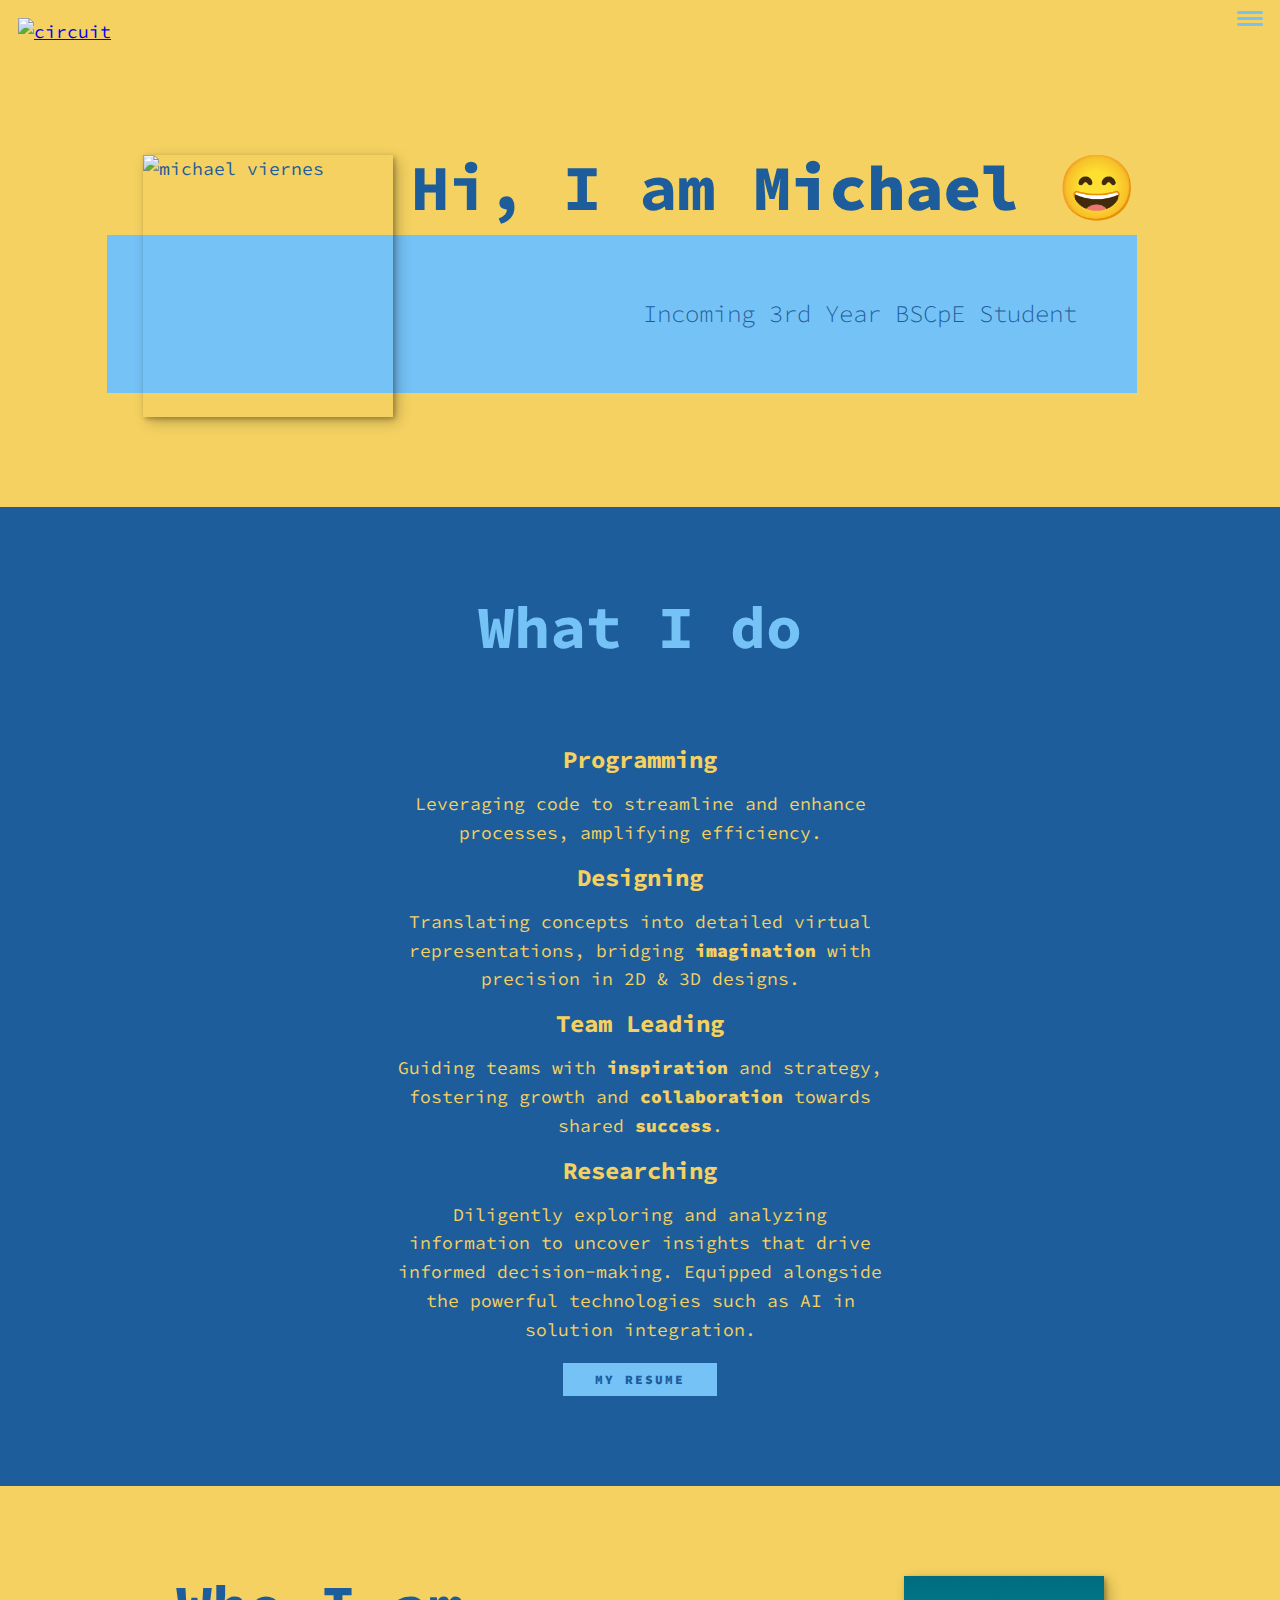
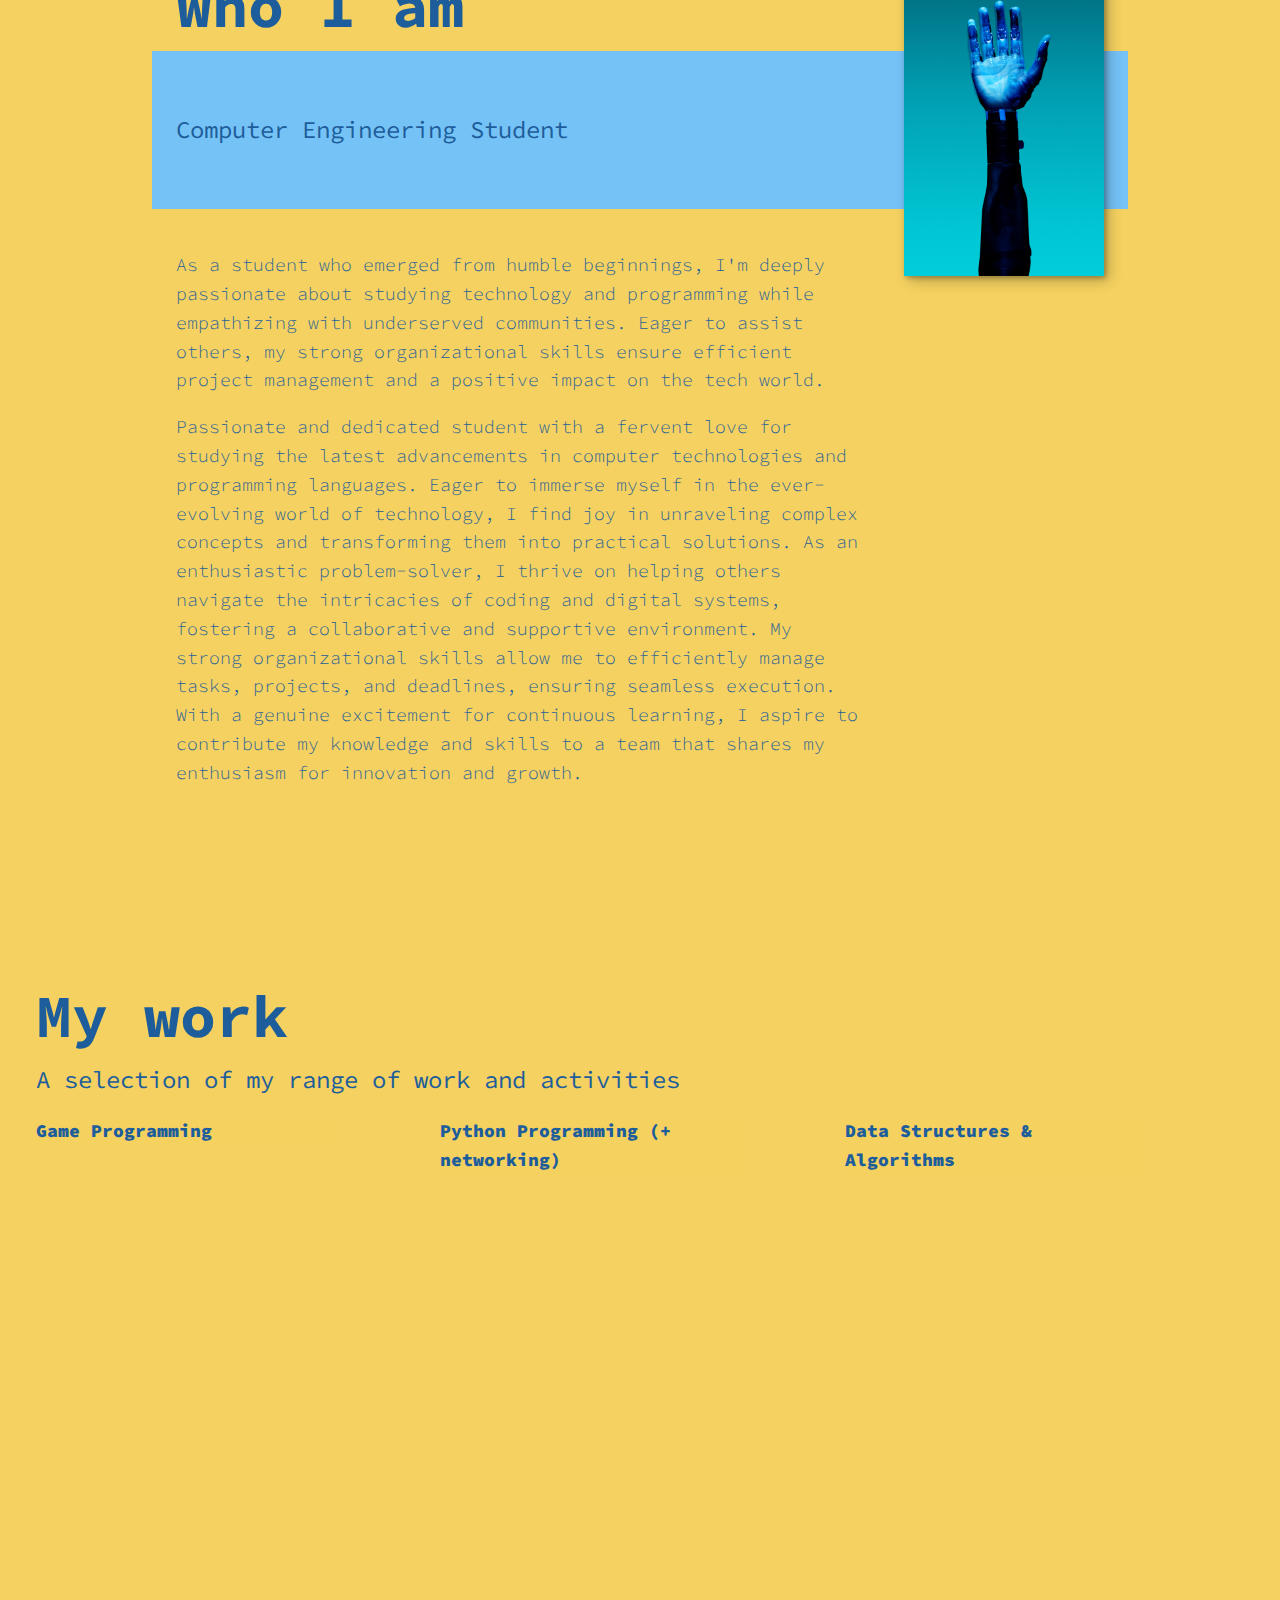
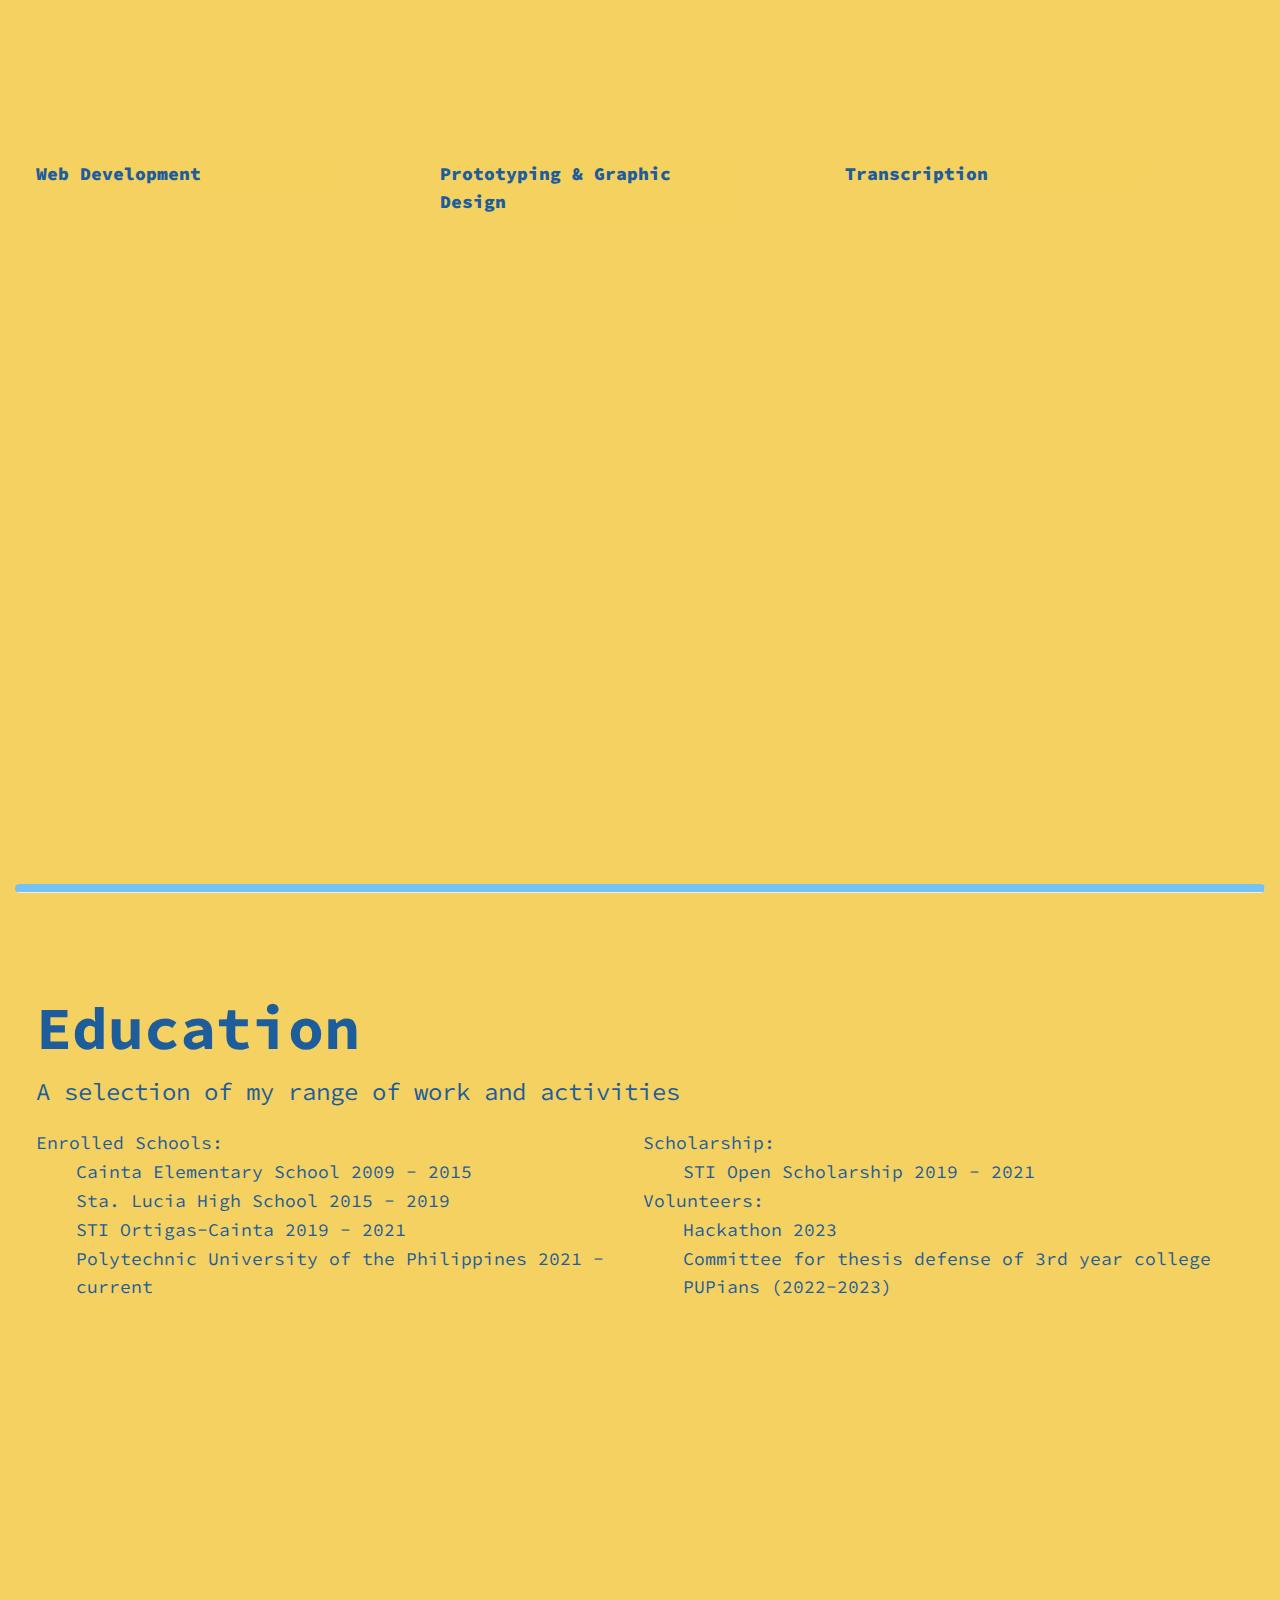
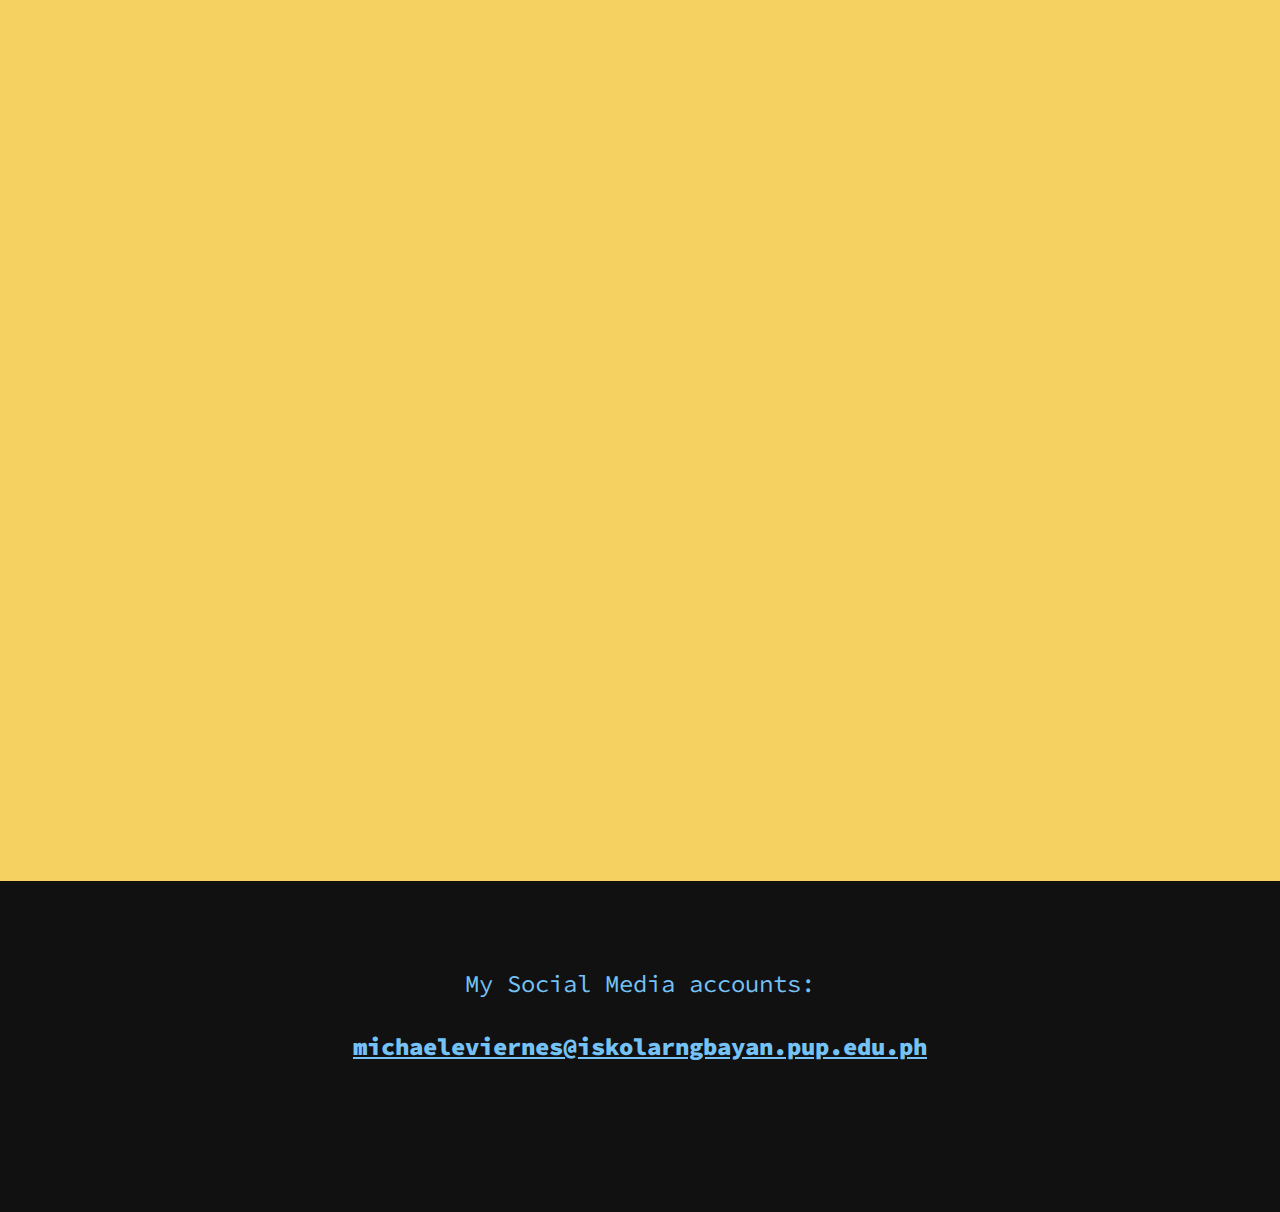
==== commit 3ddfc605: "adding the contents" ====
--- a/index.html
+++ b/index.html
@@ -25,29 +25,26 @@
                     <img src="img/circuit.jpg" alt="circuit">
                 </a>
             </div>
-
-
-
             <button class="nav-toggle" aria-label="toggle navigation">
             <span class="hamburger"></span>
             </button>
             <nav class="nav">
                 <ul class="nav__list">
                     <li class="nav__item"><a href="index.html" class="nav__link">Home</a></li>
-                    <li class="nav__item"><a href="#services" class="nav__link">My Services</a></li>
-                    <li class="nav__item"><a href="#about" class="nav__link">About Me</a></li>
-                    <li class="nav__item"><a href="#work" class="nav__link">Work</a></li>
+                    <li class="nav__item"><a href="index.html#services" class="nav__link">My Services</a></li>
+                    <li class="nav__item"><a href="index.html#about" class="nav__link">About Me</a></li>
+                    <li class="nav__item"><a href="index.html#work" class="nav__link">Work</a></li>
                 </ul>
             </nav>
-            <label class="switch">Dark Mode
-  <input type="checkbox">
-  <span class="slider"></span>
-</label>
+            <!-- <label class="switch">Dark Mode
+                <input type="checkbox">
+                <span class="slider"></span>
+            </label> -->
         </header>
         <!-- Introduction -->
         <section class="intro" id="home">
             <h1 class="section__title section--intro">Hi, I am <strong>Michael 😄</strong></h1>
-            <p class="section__subtitle section__subtitle--intro">3rd Year BSCpE Student</p>
+            <p class="section__subtitle section__subtitle--intro">Incoming 3rd Year BSCpE Student</p>
             <img src="img/viernes.JPG" alt="michael viernes" class="intro__img">
         </section>
         <!-- end introduction -->
@@ -56,33 +53,39 @@
             <h2 class="section__title section__title--services">What I do</h2>
             <div class="services">
                 <div class="service">
-                    <h3>Lorem.</h3>
-                    <p>Lorem ipsum dolor sit.</p>
+                    <h3>Programming</h3>
+                    <p>Leveraging code to streamline and enhance processes, amplifying efficiency. </p>
                 </div>
             </div>
             <div class="services">
                 <div class="service">
-                    <h3>Expedita.</h3>
-                    <p>Dolores, aspernatur. Eius, quis!</p>
+                    <h3>Designing</h3>
+                    <p>Translating concepts into detailed virtual representations, bridging <strong>imagination</strong> with precision in 2D &amp; 3D designs.</p>
                 </div>
             </div>
             <div class="services">
                 <div class="service">
-                    <h3>Blanditiis!</h3>
-                    <p>Maxime fugit beatae cumque.</p>
+                    <h3>Team Leading</h3>
+                    <p>Guiding teams with <strong>inspiration</strong> and strategy, fostering growth and <strong>collaboration</strong> towards shared <strong>success</strong>.</p>
+                </div>
+            </div>
+            <div class="services">
+                <div class="service">
+                    <h3>Researching</h3>
+                    <p>Diligently exploring and analyzing information to uncover insights that drive informed decision-making. Equipped alongside the powerful technologies such as AI in solution integration.</p>
                 </div>
             </div>
             
-            <a href="#" class="btn">My Work</a>
+            <a title="click this resume button" href="resume.pdf" class="btn" dowload>My resume</a>
         </section>
         <!-- end my services -->
         <!-- About me -->
         <section class="about-me" id="about">
             <h2 class="section__title section__title--about">Who I am</h2>
-            <p class="section__subtitle section__subtitle--about">Lorem ipsum dolor sit amet.</p>
+            <p class="section__subtitle section__subtitle--about">Computer Engineering Student</p>
             <div class="about-me__body">
-                <p>lorem</p>
-                <p>Lorem ipsum dolor, sit.</p>
+                <p>As a student who emerged from humble beginnings, I'm deeply passionate about studying technology and programming while empathizing with underserved communities. Eager to assist others, my strong organizational skills ensure efficient project management and a positive impact on the tech world.</p>
+                <p>Passionate and dedicated student with a fervent love for studying the latest advancements in computer technologies and programming languages. Eager to immerse myself in the ever-evolving world of technology, I find joy in unraveling complex concepts and transforming them into practical solutions. As an enthusiastic problem-solver, I thrive on helping others navigate the intricacies of coding and digital systems, fostering a collaborative and supportive environment. My strong organizational skills allow me to efficiently manage tasks, projects, and deadlines, ensuring seamless execution. With a genuine excitement for continuous learning, I aspire to contribute my knowledge and skills to a team that shares my enthusiasm for innovation and growth.</p>
             </div>
             <img src="img/hand.jpg" alt="robotic hand" class="about-me__img">
         </section>
@@ -93,70 +96,82 @@
         <p class="section__subtitle">A selection of my range of work and activities</p class="portfolio__img">
         <div class="portfolio">
             <!-- portfolio item -->
-            <a href="" class="portfolio__item" id="portfolio__item01">
-                <img src="img/computer.jpg" alt="portfolio project" class="portfolio__img">
+            <a href="#" class="portfolio__item" id="portfolio__item01">
+                <p>Game Programming</p>
             </a>
             <!-- portfolio item -->
-            <a href="" class="portfolio__item" id="portfolio__item02">
-                <img src="img/computer.jpg" alt="portfolio project" class="portfolio__img">
+            <a href="#" class="portfolio__item" id="portfolio__item02">
+                <p>Python Programming (&#43; networking)</p>
             </a>
             <!-- portfolio item -->
-            <a href="" class="portfolio__item" id="portfolio__item03">
-                <img src="img/computer.jpg" alt="portfolio project" class="portfolio__img">
+            <a href="#" class="portfolio__item" id="portfolio__item03">
+                <p>Data Structures &amp; Algorithms</p>
             </a>
             <!-- portfolio item -->
-            <a href="" class="portfolio__item" id="portfolio__item04">
-                <img src="img/computer.jpg" alt="portfolio project" class="portfolio__img">
+            <a href="#" class="portfolio__item" id="portfolio__item04">
+                <p>Web Development</p>
             </a>
             <!-- portfolio item -->
-            <a href="" class="portfolio__item" id="portfolio__item05">
-                <img src="img/computer.jpg" alt="portfolio project" class="portfolio__img">
+            <a href="#" class="portfolio__item" id="portfolio__item05">
+                <p>Prototyping &amp; Graphic Design</p>
             </a>
             <!-- portfolio item -->
-            <a href="" class="portfolio__item" id="portfolio__item06">
-                <img src="img/computer.jpg" alt="portfolio project" class="portfolio__img">
-            </a>
-            <!-- portfolio item -->
-            <a href="" class="portfolio__item" id="portfolio__item07">
-                <img src="img/computer.jpg" alt="portfolio project" class="portfolio__img">
-            </a>
-            <!-- portfolio item -->
-            <a href="" class="portfolio__item" id="portfolio__item08">
-                <img src="img/computer.jpg" alt="portfolio project" class="portfolio__img">
-            </a>
-            <!-- portfolio item -->
-            <a href="" class="portfolio__item" id="portfolio__item09">
-                <img src="img/computer.jpg" alt="portfolio project">
+            <a href="#" class="portfolio__item" id="portfolio__item06">
+                <p>Transcription</p>
             </a>
         </div>
     </section>
     <!-- end my work -->
-    <!-- contact me through socmeds -->
-    <footer class="footer">
-        <p>My Social Media accounts:</p>
-        <a href="mailto:michaeleviernes@iskolarngbayan.pup.edu.ph" class="footer__link">michaeleviernes@iskolarngbayan.pup.edu.ph</a>
-        <ul class="social-list">
-            <li class="social-list__item">
-                <a href="https://github.com/MichaelViernes271" class="social-list__link">
-                <i class="fab fa-github"></i></a>
-            </li>
-            <li class="social-list__item">
-                <a href="https://www.facebook.com/michaelviernes271/" class="social-list__link">
-                    <i class="fab fa-facebook-square"></i>
-                </a>
-            </li>
-            <li class="social-list__item">
-                <a href="https://www.linkedin.com/in/michael-v-ba9471220/" class="social-list__link">
-                    <i class="fab fa-linkedin"></i>
-                </a>
-            </li>
-            <li class="social-list__item">
-                <a href="https://www.youtube.com/@michaelviernes/videos" class="social-list__link">
-                    <i class="fab fa-youtube"></i>
-                </a>
-            </li>
-        </ul>
-    </footer>
-    <script type="text/javascript" src="./js/index.js"></script>
+    <hr class="rounded">
+    <!-- education -->
+    <section class="my-work" id="education">
+        <h2 class="section__title">Education</h2>
+    <p class="section__subtitle">A selection of my range of work and activities</p class="portfolio__img">
+    <div class="portfolio education">
+        <dl>
+            <dt>Enrolled Schools:</dt>
+            <dd>Cainta Elementary School 2009 - 2015</dd>
+            <dd>Sta. Lucia High School 2015 - 2019</dd>
+            <dd>STI Ortigas-Cainta 2019 - 2021</dd>
+            <dd>Polytechnic University of the Philippines 2021 - current</dd>
+        </dl>
+
+        <dl>
+            <dt>Scholarship:</dt>
+            <dd>STI Open Scholarship 2019 - 2021</dd>
+            <dt>Volunteers:</dt>
+            <dd>Hackathon 2023 </dd>
+            <dd>Committee for thesis defense of 3rd year college PUPians (2022-2023)</dd>
+        </dl>
+    </div>
+</section>
+<!-- end education -->
+<!-- contact me through socmeds -->
+<footer class="footer">
+    <p>My Social Media accounts:</p>
+    <a href="mailto:michaeleviernes@iskolarngbayan.pup.edu.ph" class="footer__link">michaeleviernes@iskolarngbayan.pup.edu.ph</a>
+    <ul class="social-list">
+        <li class="social-list__item">
+            <a href="https://github.com/MichaelViernes271" class="social-list__link">
+            <i class="fab fa-github"></i></a>
+        </li>
+        <li class="social-list__item">
+            <a href="https://www.facebook.com/michaelviernes271/" class="social-list__link">
+                <i class="fab fa-facebook-square"></i>
+            </a>
+        </li>
+        <li class="social-list__item">
+            <a href="https://www.linkedin.com/in/michael-v-ba9471220/" class="social-list__link">
+                <i class="fab fa-linkedin"></i>
+            </a>
+        </li>
+        <li class="social-list__item">
+            <a href="https://www.youtube.com/@michaelviernes/videos" class="social-list__link">
+                <i class="fab fa-youtube"></i>
+            </a>
+        </li>
+    </ul>
+</footer>
+<script type="text/javascript" src="./js/index.js"></script>
 </body>
 </html>--- a/css/style.css
+++ b/css/style.css
@@ -54,6 +54,10 @@
     font-weight: var(--fw-bold);
 }
 
+iframe{
+    width: 100%;
+}
+
 :focus {
     outline: 3px solid var(--clr-accent);
     outline-offset: 3px;
@@ -109,6 +113,13 @@
 
 }
 
+/* Rounded border */
+hr.rounded {
+  border-top: 8px solid var(--clr-accent);
+  margin: 15px;
+  border-radius: 5px;
+}
+
 .section__subtitle {
     margin: 0;
     font-size: var(--fs-h3);
@@ -336,6 +347,10 @@
     box-shadow: var(--bs);
 }
 
+.about-me__body {
+    font-weight: var(--fw-reg);
+}
+
 @media (min-width:600px) {
     .about-me {
         display: grid;
@@ -372,24 +387,89 @@
     display: grid;
     grid-template-columns: repeat(auto-fit, minmax(300px, 1fr));
     grid-gap: .3em .3em;
-}
-
-.portfolio__item {
-    background: var(--clr-accent);
-}
-
-.portfolio__img {
-    transition: transform 750ms cubic-bezier(.5, 0, .5, 1), opacity 250ms linear;
-}
+    height: 100vw;
+}
+
+.portfolio__item p{
+    background: var(--clr-light);
+    display: inline-block;
+    width: 75%;
+    text-decoration: none;
+    color: var(--clr-dark);
+    word-wrap: normal;
+    background: #F4D160d9;
+
+}
+
+.portfolio__item p:active {
+    text-decoration: none;
+}
+.portfolio__item p:visited{
+    text-decoration: none;
+}
+
 
 .portfolio__item:focus {
     position: relative;
     z-index: 2;
 }
 
-.portfolio__img:hover, .portfolio__item:focus .portfolio__img {
-    transform: scale(1.2);
-    opacity: .75;
+.portfolio__item {
+    transition: transform 750ms cubic-bezier(.5, 0, .5, 1), opacity 250ms linear;
+}
+
+.portfolio__item:hover, .portfolio__item:focus .portfolio__item {
+    transform: scale(1.1);
+    opacity: .9;
+}
+
+/*selecting each portfolio as an image*/
+
+#portfolio__item01 {
+    background-image: url("https://www.ctrl.blog/media/hero/glibc-unity-gaming-man.1088x612.webp");
+    background-position: bottom;
+}
+
+#portfolio__item02 {
+    background-image: url("../img/python.jpg");
+}
+
+#portfolio__item03 {
+    background-image: url("../img/algorithms.jpg");
+}
+
+#portfolio__item04 {
+    background-image: url("../img/web_developemnt.jpg");
+}
+
+#portfolio__item05 {
+    background-image: url("../img/design.jpg");
+}
+
+#portfolio__item06 {
+    background-image: url("../img/transcript.jpg");
+}
+
+.portfolio__item {
+    background-size: cover;
+    height: 50%;
+    font-weight: var(--fw-bold);
+}
+
+.portfolio .education {
+    height: 100vw;
+}
+
+.portfolio .education dl dd {
+    color: var(--clr-dark);
+}
+
+#education_item01 {
+    background-image: url("../img/documents.jpg");
+}
+
+#education_item02 {
+    background-image: url("../img/school.jpg");
 }
 
 /*footer*/
@@ -443,7 +523,7 @@
 }
 
 .portfolio-item-individual p {
-    max-width: 600px;
+    max-width: 100%;
     margin-left: auto;
     margin-right: auto;
 }
